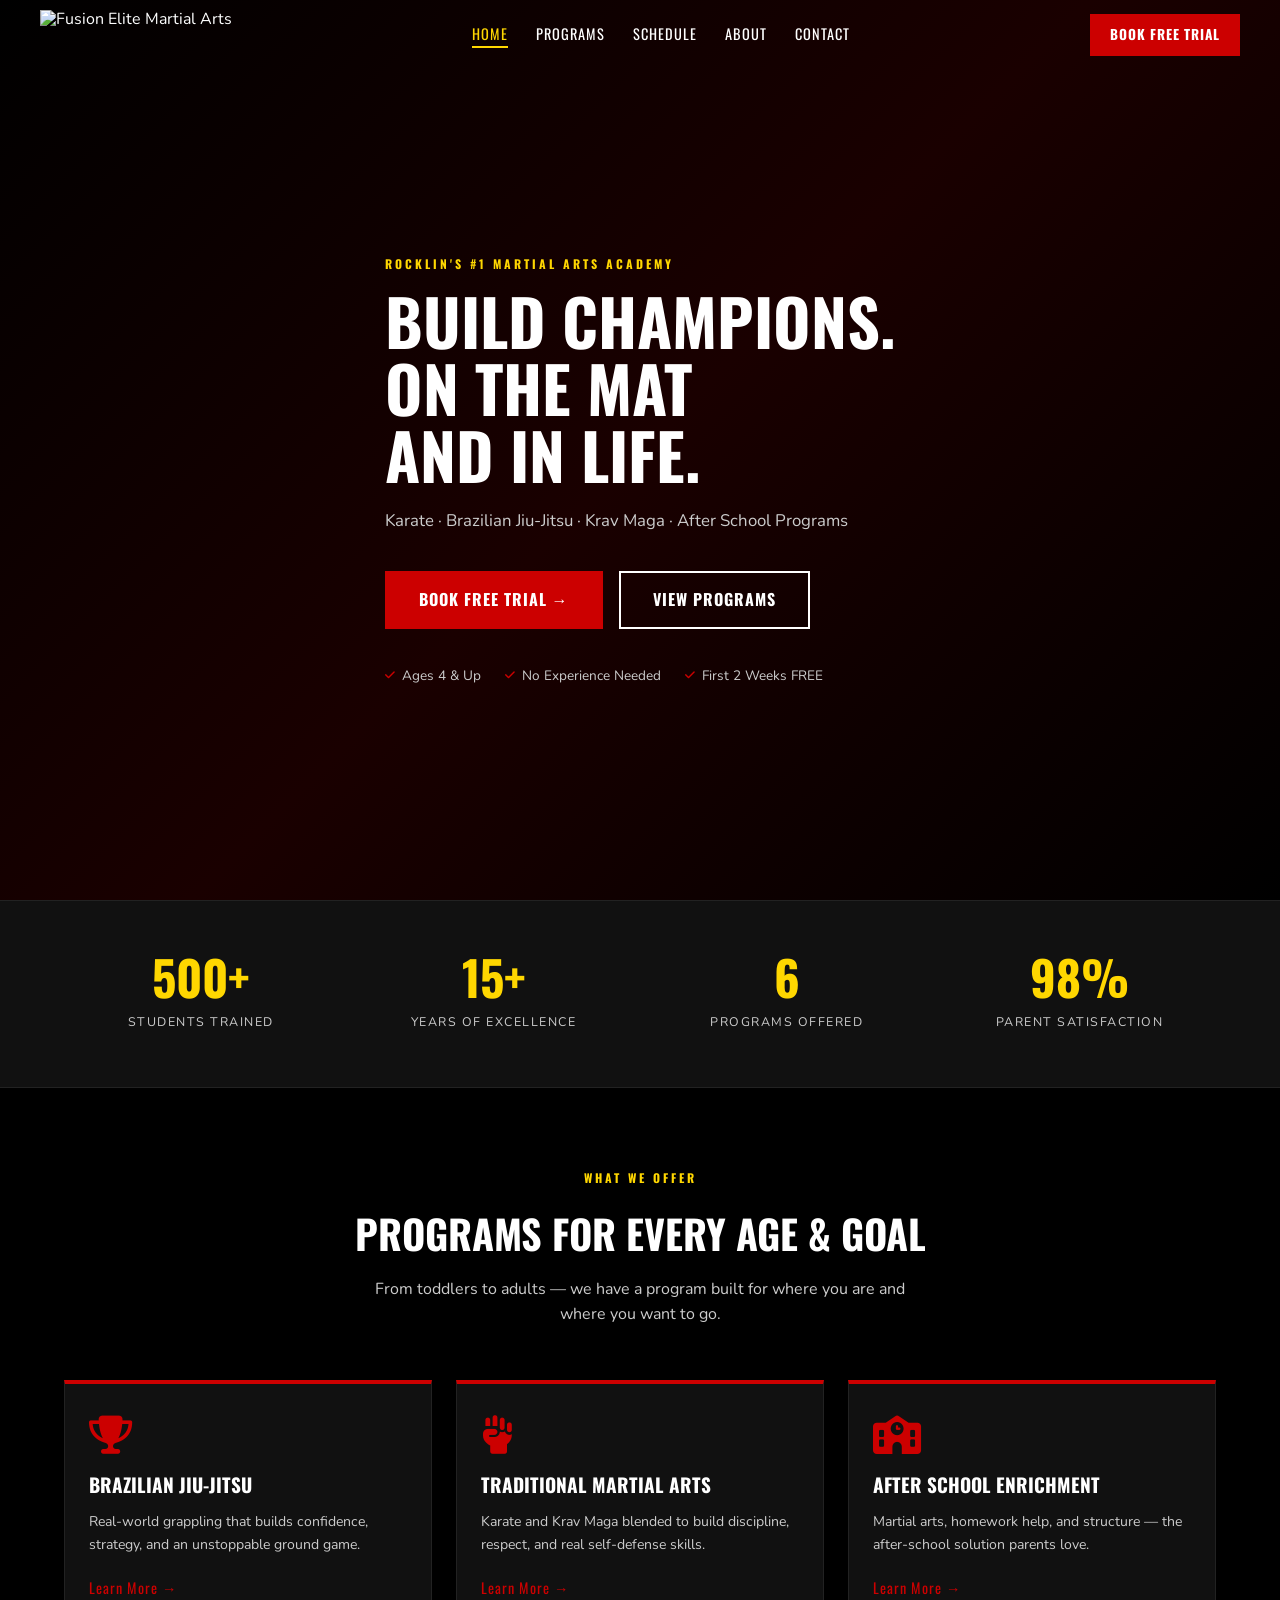
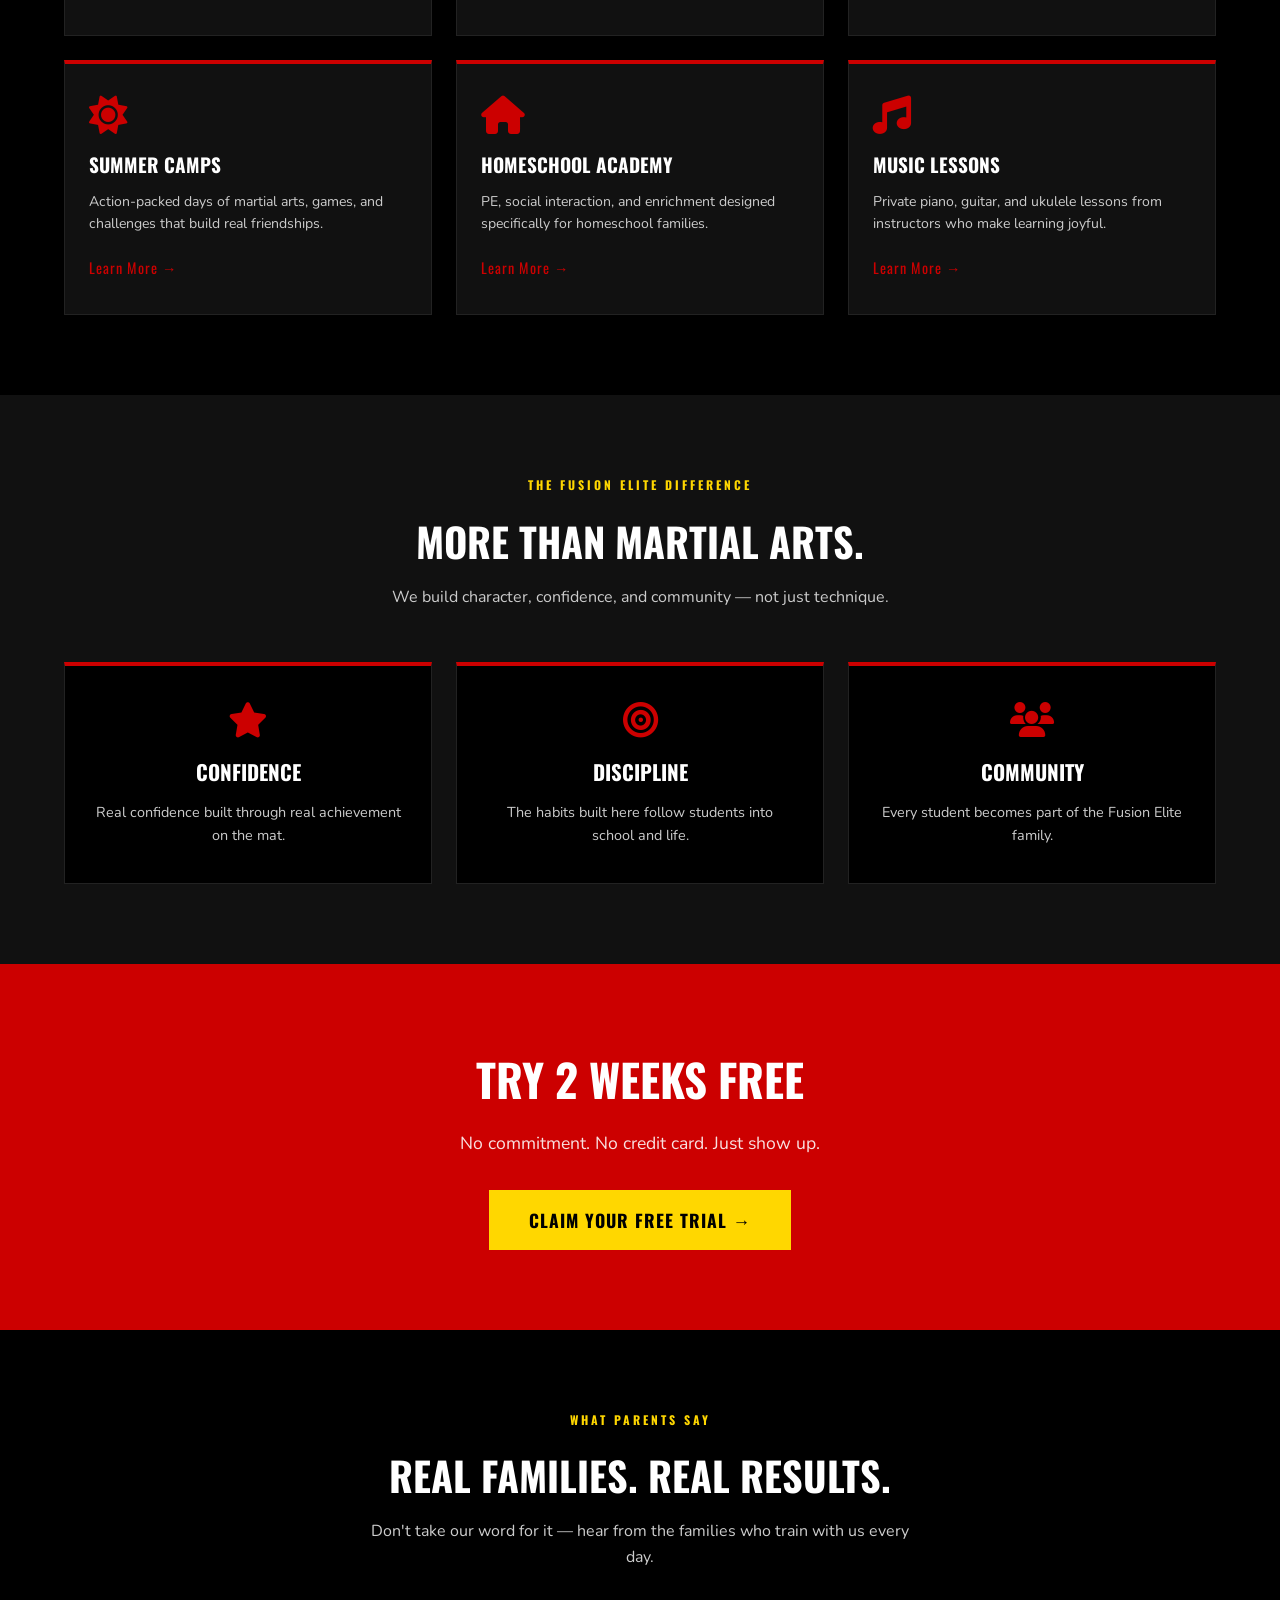
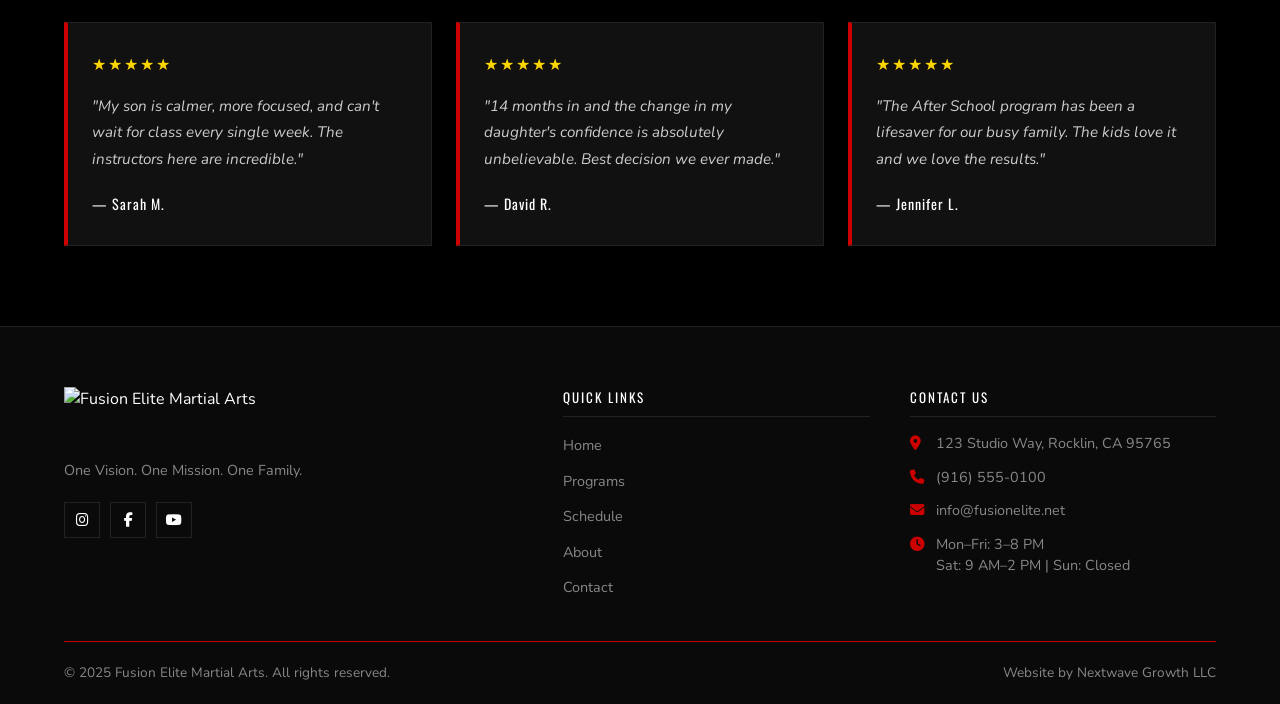
==== index.html @ d7e53453 "Initial commit: Fusion Elite website" ====
<!DOCTYPE html>
<html lang="en">
<head>
  <meta charset="UTF-8" />
  <meta name="viewport" content="width=device-width, initial-scale=1.0" />
  <title>Fusion Elite Martial Arts | Rocklin, CA</title>
  <meta name="description" content="Rocklin's #1 Martial Arts Academy. BJJ, Karate, Krav Maga, After School Programs. First 2 weeks FREE." />
  <link rel="preconnect" href="https://fonts.googleapis.com" />
  <link rel="preconnect" href="https://fonts.gstatic.com" crossorigin />
  <link href="https://fonts.googleapis.com/css2?family=Oswald:wght@400;600;700&family=Nunito:wght@400;500;600;700&display=swap" rel="stylesheet" />
  <link rel="stylesheet" href="https://cdnjs.cloudflare.com/ajax/libs/font-awesome/6.5.0/css/all.min.css" />
  <style>
    :root {
      --black: #000;
      --card: #111;
      --card2: #1a1a1a;
      --red: #CC0000;
      --red2: #FF1A1A;
      --yellow: #FFD700;
      --white: #fff;
      --muted: #CCC;
      --dim: #888;
      --border: #222;
      --fh: 'Oswald', sans-serif;
      --fb: 'Nunito', sans-serif;
    }
    *, *::before, *::after { box-sizing: border-box; margin: 0; padding: 0; }
    html { scroll-behavior: smooth; }
    body { background: var(--black); color: var(--white); font-family: var(--fb); line-height: 1.6; }
    a { text-decoration: none; color: inherit; }
    ul { list-style: none; }

    .container { max-width: 1200px; margin: 0 auto; padding: 0 24px; }
    .section-pad { padding: 80px 0; }

    .eyebrow {
      display: block;
      color: var(--yellow);
      font-family: var(--fh);
      font-size: 0.75rem;
      font-weight: 700;
      letter-spacing: 3px;
      text-transform: uppercase;
      margin-bottom: 14px;
    }

    .section-header { text-align: center; margin-bottom: 52px; }
    .section-header h2 {
      font-family: var(--fh);
      font-size: 2.5rem;
      font-weight: 700;
      text-transform: uppercase;
      color: var(--white);
      margin-bottom: 12px;
    }
    .section-header p { color: var(--muted); max-width: 560px; margin: 0 auto; font-size: 1rem; }

    .animate { opacity: 0; transform: translateY(25px); transition: opacity 0.6s ease, transform 0.6s ease; }
    .animate.visible { opacity: 1; transform: translateY(0); }

    /* Buttons */
    .btn-red {
      background: var(--red); color: var(--white);
      font-family: var(--fh); font-size: 1rem; font-weight: 700;
      letter-spacing: 1px; padding: 14px 32px;
      border: 2px solid var(--red); cursor: pointer;
      transition: all 0.3s; display: inline-block;
    }
    .btn-red:hover { background: var(--red2); border-color: var(--red2); box-shadow: 0 0 20px rgba(204,0,0,0.4); }

    .btn-outline {
      background: transparent; color: var(--white);
      font-family: var(--fh); font-size: 1rem; font-weight: 700;
      letter-spacing: 1px; padding: 14px 32px;
      border: 2px solid var(--white); cursor: pointer;
      transition: all 0.3s; display: inline-block;
    }
    .btn-outline:hover { border-color: var(--red); color: var(--red); }

    .btn-yellow {
      background: var(--yellow); color: #000;
      font-family: var(--fh); font-size: 1.1rem; font-weight: 700;
      letter-spacing: 1px; padding: 16px 40px;
      border: none; cursor: pointer;
      transition: all 0.3s; display: inline-block;
    }
    .btn-yellow:hover { background: #e6c200; box-shadow: 0 0 20px rgba(255,215,0,0.4); }

    /* ===== NAV ===== */
    #navbar { position: fixed; top: 0; left: 0; right: 0; z-index: 1000; transition: background 0.3s, box-shadow 0.3s; }
    .nav-container {
      display: flex; align-items: center; justify-content: space-between;
      padding: 0 40px; height: 70px; max-width: 1300px; margin: 0 auto;
    }
    .logo { display: flex; flex-direction: column; line-height: 1.15; }
    .logo-main { font-family: var(--fh); font-size: 1.35rem; font-weight: 700; color: var(--white); letter-spacing: 1px; }
    .logo-sub { font-family: var(--fh); font-size: 0.62rem; color: var(--red); letter-spacing: 2px; text-transform: uppercase; }
    .nav-links { display: flex; gap: 28px; align-items: center; }
    .nav-links a {
      font-family: var(--fh); font-size: 0.9rem; letter-spacing: 1px;
      color: var(--white); transition: color 0.2s; padding-bottom: 2px; text-transform: uppercase;
    }
    .nav-links a:hover { color: var(--red); }
    .nav-links a.active { color: var(--yellow); border-bottom: 2px solid var(--yellow); }
    .nav-btn {
      background: var(--red); color: var(--white);
      font-family: var(--fh); font-size: 0.85rem; font-weight: 700;
      letter-spacing: 1px; padding: 10px 20px; transition: all 0.3s; text-transform: uppercase;
    }
    .nav-btn:hover { background: var(--red2); box-shadow: 0 0 15px rgba(204,0,0,0.4); }
    .hamburger { display: none; background: none; border: none; color: var(--white); font-size: 1.5rem; cursor: pointer; }
    .mobile-menu {
      display: none; flex-direction: column;
      background: #0A0A0A; padding: 16px 40px; border-top: 1px solid var(--border);
    }
    .mobile-menu.open { display: flex; }
    .mobile-menu a {
      color: var(--white); font-family: var(--fh); font-size: 1rem;
      padding: 12px 0; border-bottom: 1px solid var(--border);
      text-transform: uppercase; letter-spacing: 1px;
    }
    .mobile-menu a:last-child { border-bottom: none; }
    .mobile-menu .mobile-cta { color: var(--red); font-weight: 700; }

    /* ===== HERO ===== */
    .hero {
      min-height: 100vh;
      background: linear-gradient(135deg, #000 0%, #1a0000 50%, #000 100%);
      display: flex; align-items: center;
      padding: 100px 0 60px;
    }
    .hero-inner { max-width: 700px; }
    .hero h1 {
      font-family: var(--fh); font-size: 4rem; font-weight: 700;
      text-transform: uppercase; color: var(--white);
      line-height: 1.05; margin-bottom: 20px;
    }
    .hero-sub { color: var(--muted); font-size: 1.05rem; margin-bottom: 36px; }
    .hero-btns { display: flex; gap: 16px; flex-wrap: wrap; margin-bottom: 36px; }
    .trust-row { display: flex; gap: 24px; flex-wrap: wrap; }
    .trust-item { color: var(--muted); font-size: 0.85rem; display: flex; align-items: center; gap: 7px; }
    .trust-item i { color: var(--red); font-size: 0.7rem; }

    /* ===== STATS ===== */
    .stats-bar {
      background: var(--card); padding: 52px 0;
      border-top: 1px solid var(--border); border-bottom: 1px solid var(--border);
    }
    .stats-grid { display: grid; grid-template-columns: repeat(4, 1fr); gap: 20px; text-align: center; }
    .stat-number { font-family: var(--fh); font-size: 3rem; font-weight: 700; color: var(--yellow); display: block; line-height: 1; margin-bottom: 8px; }
    .stat-label { color: var(--muted); font-size: 0.78rem; text-transform: uppercase; letter-spacing: 1.5px; }

    /* ===== PROGRAMS PREVIEW ===== */
    .programs-section { background: var(--black); }
    .programs-grid { display: grid; grid-template-columns: repeat(3, 1fr); gap: 24px; }
    .program-card {
      background: var(--card); border: 1px solid var(--border);
      border-top: 4px solid var(--red); padding: 32px 24px;
      transition: transform 0.3s, box-shadow 0.3s;
    }
    .program-card:hover { transform: translateY(-5px); box-shadow: 0 10px 30px rgba(204,0,0,0.15); }
    .prog-icon { font-size: 2.4rem; color: var(--red); margin-bottom: 16px; display: block; }
    .prog-name { font-family: var(--fh); font-size: 1.2rem; font-weight: 700; text-transform: uppercase; color: var(--white); margin-bottom: 10px; }
    .prog-desc { color: var(--muted); font-size: 0.88rem; line-height: 1.6; margin-bottom: 20px; }
    .prog-link { color: var(--red); font-family: var(--fh); font-size: 0.9rem; letter-spacing: 1px; transition: color 0.2s; }
    .prog-link:hover { color: var(--red2); }

    /* ===== WHY CHOOSE US ===== */
    .why-section { background: var(--card); }
    .why-grid { display: grid; grid-template-columns: repeat(3, 1fr); gap: 24px; }
    .why-card {
      background: var(--black); border: 1px solid var(--border);
      border-top: 4px solid var(--red); padding: 36px 28px; text-align: center;
    }
    .why-icon { font-size: 2.2rem; color: var(--red); margin-bottom: 18px; display: block; }
    .why-title { font-family: var(--fh); font-size: 1.3rem; font-weight: 700; text-transform: uppercase; color: var(--white); margin-bottom: 12px; }
    .why-desc { color: var(--muted); font-size: 0.9rem; line-height: 1.6; }

    /* ===== TRIAL BANNER ===== */
    .trial-banner { background: var(--red); padding: 80px 0; text-align: center; }
    .trial-banner h2 { font-family: var(--fh); font-size: 2.8rem; font-weight: 700; text-transform: uppercase; color: var(--white); margin-bottom: 14px; }
    .trial-banner p { color: rgba(255,255,255,0.88); font-size: 1.1rem; margin-bottom: 32px; }

    /* ===== TESTIMONIALS ===== */
    .testimonials-section { background: var(--black); }
    .testimonials-grid { display: grid; grid-template-columns: repeat(3, 1fr); gap: 24px; }
    .testimonial-card {
      background: var(--card); border: 1px solid var(--border);
      border-left: 4px solid var(--red); padding: 30px 24px;
    }
    .stars { color: var(--yellow); margin-bottom: 14px; font-size: 1rem; letter-spacing: 2px; }
    .testimonial-text { color: var(--muted); font-size: 0.95rem; line-height: 1.75; margin-bottom: 20px; font-style: italic; }
    .testimonial-author { font-family: var(--fh); font-size: 0.88rem; color: var(--white); letter-spacing: 1px; }

    /* ===== FOOTER ===== */
    .footer { background: #0A0A0A; padding: 60px 0 0; border-top: 1px solid var(--border); }
    .footer-grid { display: grid; grid-template-columns: 1.5fr 1fr 1fr; gap: 40px; margin-bottom: 40px; }
    .footer-logo-main { font-family: var(--fh); font-size: 1.5rem; font-weight: 700; color: var(--white); }
    .footer-logo-sub { font-family: var(--fh); font-size: 0.62rem; color: var(--red); letter-spacing: 2px; display: block; margin-bottom: 12px; }
    .footer-tagline { color: var(--dim); font-size: 0.9rem; margin-bottom: 20px; }
    .social-icons { display: flex; gap: 10px; }
    .social-icon {
      width: 36px; height: 36px; border: 1px solid var(--border);
      display: flex; align-items: center; justify-content: center;
      color: var(--white); transition: all 0.3s; font-size: 0.9rem;
    }
    .social-icon:hover { border-color: var(--red); color: var(--red); }
    .footer-col-title {
      font-family: var(--fh); font-size: 0.82rem; letter-spacing: 2px;
      color: var(--white); text-transform: uppercase;
      margin-bottom: 16px; padding-bottom: 8px; border-bottom: 1px solid var(--border);
    }
    .footer-links { display: flex; flex-direction: column; gap: 10px; }
    .footer-links a { color: var(--dim); font-size: 0.9rem; transition: color 0.2s; }
    .footer-links a:hover { color: var(--red); }
    .footer-contact-list { display: flex; flex-direction: column; gap: 12px; }
    .footer-ci { display: flex; align-items: flex-start; gap: 10px; color: var(--dim); font-size: 0.9rem; line-height: 1.5; }
    .footer-ci i { color: var(--red); width: 16px; margin-top: 3px; flex-shrink: 0; }
    .footer-bottom {
      border-top: 1px solid var(--red); padding: 20px 0;
      display: flex; justify-content: space-between; align-items: center;
    }
    .footer-bottom p, .footer-bottom span { color: var(--dim); font-size: 0.85rem; }

    /* ===== RESPONSIVE ===== */
    @media (max-width: 900px) {
      .programs-grid { grid-template-columns: repeat(2, 1fr); }
      .testimonials-grid { grid-template-columns: 1fr; }
    }
    @media (max-width: 768px) {
      .nav-links, .nav-btn { display: none; }
      .hamburger { display: block; }
      .nav-container { padding: 0 20px; }
      .hero h1 { font-size: 2.4rem; }
      .why-grid { grid-template-columns: 1fr; }
      .footer-grid { grid-template-columns: 1fr; }
      .footer-bottom { flex-direction: column; gap: 8px; text-align: center; }
      .trial-banner h2 { font-size: 2rem; }
      .section-header h2 { font-size: 2rem; }
    }
    @media (max-width: 600px) {
      .programs-grid { grid-template-columns: 1fr; }
      .stats-grid { grid-template-columns: repeat(2, 1fr); gap: 30px; }
      .hero-btns { flex-direction: column; align-items: flex-start; }
      .trust-row { flex-direction: column; gap: 10px; }
    }
  </style>
</head>
<body>

  <!-- NAV -->
  <nav id="navbar">
    <div class="nav-container">
      <a href="index.html" class="logo">
        <img
          src="https://cdn.prod.website-files.com/69775562bf92e286538c5b4b/69788aa435c186a1b6034cc7_fusion-eliste-logo.avif"
          alt="Fusion Elite Martial Arts"
          style="height: 50px; width: auto; object-fit: contain;"
        />
      </a>
      <ul class="nav-links">
        <li><a href="index.html">Home</a></li>
        <li><a href="programs.html">Programs</a></li>
        <li><a href="schedule.html">Schedule</a></li>
        <li><a href="about.html">About</a></li>
        <li><a href="contact.html">Contact</a></li>
      </ul>
      <a href="contact.html" class="nav-btn">BOOK FREE TRIAL</a>
      <button class="hamburger" id="hamburger">&#9776;</button>
    </div>
    <div class="mobile-menu" id="mobileMenu">
      <a href="index.html">Home</a>
      <a href="programs.html">Programs</a>
      <a href="schedule.html">Schedule</a>
      <a href="about.html">About</a>
      <a href="contact.html">Contact</a>
      <a href="contact.html" class="mobile-cta">BOOK FREE TRIAL</a>
    </div>
  </nav>

  <!-- HERO -->
  <section class="hero">
    <div class="container">
      <div class="hero-inner">
        <span class="eyebrow animate">ROCKLIN'S #1 MARTIAL ARTS ACADEMY</span>
        <h1 class="animate">BUILD CHAMPIONS.<br>ON THE MAT<br>AND IN LIFE.</h1>
        <p class="hero-sub animate">Karate &middot; Brazilian Jiu-Jitsu &middot; Krav Maga &middot; After School Programs</p>
        <div class="hero-btns animate">
          <a href="contact.html" class="btn-red">BOOK FREE TRIAL &rarr;</a>
          <a href="programs.html" class="btn-outline">VIEW PROGRAMS</a>
        </div>
        <div class="trust-row animate">
          <span class="trust-item"><i class="fa-solid fa-check"></i> Ages 4 &amp; Up</span>
          <span class="trust-item"><i class="fa-solid fa-check"></i> No Experience Needed</span>
          <span class="trust-item"><i class="fa-solid fa-check"></i> First 2 Weeks FREE</span>
        </div>
      </div>
    </div>
  </section>

  <!-- STATS -->
  <section class="stats-bar">
    <div class="container">
      <div class="stats-grid">
        <div class="animate">
          <span class="stat-number">500+</span>
          <span class="stat-label">Students Trained</span>
        </div>
        <div class="animate">
          <span class="stat-number">15+</span>
          <span class="stat-label">Years of Excellence</span>
        </div>
        <div class="animate">
          <span class="stat-number">6</span>
          <span class="stat-label">Programs Offered</span>
        </div>
        <div class="animate">
          <span class="stat-number">98%</span>
          <span class="stat-label">Parent Satisfaction</span>
        </div>
      </div>
    </div>
  </section>

  <!-- PROGRAMS PREVIEW -->
  <section class="programs-section section-pad">
    <div class="container">
      <div class="section-header animate">
        <span class="eyebrow">WHAT WE OFFER</span>
        <h2>Programs For Every Age &amp; Goal</h2>
        <p>From toddlers to adults — we have a program built for where you are and where you want to go.</p>
      </div>
      <div class="programs-grid">
        <div class="program-card animate">
          <i class="fa-solid fa-trophy prog-icon"></i>
          <div class="prog-name">Brazilian Jiu-Jitsu</div>
          <p class="prog-desc">Real-world grappling that builds confidence, strategy, and an unstoppable ground game.</p>
          <a href="programs.html" class="prog-link">Learn More &rarr;</a>
        </div>
        <div class="program-card animate">
          <i class="fa-solid fa-hand-fist prog-icon"></i>
          <div class="prog-name">Traditional Martial Arts</div>
          <p class="prog-desc">Karate and Krav Maga blended to build discipline, respect, and real self-defense skills.</p>
          <a href="programs.html" class="prog-link">Learn More &rarr;</a>
        </div>
        <div class="program-card animate">
          <i class="fa-solid fa-school prog-icon"></i>
          <div class="prog-name">After School Enrichment</div>
          <p class="prog-desc">Martial arts, homework help, and structure — the after-school solution parents love.</p>
          <a href="programs.html" class="prog-link">Learn More &rarr;</a>
        </div>
        <div class="program-card animate">
          <i class="fa-solid fa-sun prog-icon"></i>
          <div class="prog-name">Summer Camps</div>
          <p class="prog-desc">Action-packed days of martial arts, games, and challenges that build real friendships.</p>
          <a href="programs.html" class="prog-link">Learn More &rarr;</a>
        </div>
        <div class="program-card animate">
          <i class="fa-solid fa-house prog-icon"></i>
          <div class="prog-name">Homeschool Academy</div>
          <p class="prog-desc">PE, social interaction, and enrichment designed specifically for homeschool families.</p>
          <a href="programs.html" class="prog-link">Learn More &rarr;</a>
        </div>
        <div class="program-card animate">
          <i class="fa-solid fa-music prog-icon"></i>
          <div class="prog-name">Music Lessons</div>
          <p class="prog-desc">Private piano, guitar, and ukulele lessons from instructors who make learning joyful.</p>
          <a href="programs.html" class="prog-link">Learn More &rarr;</a>
        </div>
      </div>
    </div>
  </section>

  <!-- WHY CHOOSE US -->
  <section class="why-section section-pad">
    <div class="container">
      <div class="section-header animate">
        <span class="eyebrow">THE FUSION ELITE DIFFERENCE</span>
        <h2>More Than Martial Arts.</h2>
        <p>We build character, confidence, and community — not just technique.</p>
      </div>
      <div class="why-grid">
        <div class="why-card animate">
          <i class="fa-solid fa-star why-icon"></i>
          <div class="why-title">Confidence</div>
          <p class="why-desc">Real confidence built through real achievement on the mat.</p>
        </div>
        <div class="why-card animate">
          <i class="fa-solid fa-bullseye why-icon"></i>
          <div class="why-title">Discipline</div>
          <p class="why-desc">The habits built here follow students into school and life.</p>
        </div>
        <div class="why-card animate">
          <i class="fa-solid fa-users why-icon"></i>
          <div class="why-title">Community</div>
          <p class="why-desc">Every student becomes part of the Fusion Elite family.</p>
        </div>
      </div>
    </div>
  </section>

  <!-- TRIAL BANNER -->
  <section class="trial-banner">
    <div class="container">
      <h2 class="animate">TRY 2 WEEKS FREE</h2>
      <p class="animate">No commitment. No credit card. Just show up.</p>
      <a href="contact.html" class="btn-yellow animate">CLAIM YOUR FREE TRIAL &rarr;</a>
    </div>
  </section>

  <!-- TESTIMONIALS -->
  <section class="testimonials-section section-pad">
    <div class="container">
      <div class="section-header animate">
        <span class="eyebrow">WHAT PARENTS SAY</span>
        <h2>Real Families. Real Results.</h2>
        <p>Don't take our word for it — hear from the families who train with us every day.</p>
      </div>
      <div class="testimonials-grid">
        <div class="testimonial-card animate">
          <div class="stars">&#9733;&#9733;&#9733;&#9733;&#9733;</div>
          <p class="testimonial-text">"My son is calmer, more focused, and can't wait for class every single week. The instructors here are incredible."</p>
          <div class="testimonial-author">— Sarah M.</div>
        </div>
        <div class="testimonial-card animate">
          <div class="stars">&#9733;&#9733;&#9733;&#9733;&#9733;</div>
          <p class="testimonial-text">"14 months in and the change in my daughter's confidence is absolutely unbelievable. Best decision we ever made."</p>
          <div class="testimonial-author">— David R.</div>
        </div>
        <div class="testimonial-card animate">
          <div class="stars">&#9733;&#9733;&#9733;&#9733;&#9733;</div>
          <p class="testimonial-text">"The After School program has been a lifesaver for our busy family. The kids love it and we love the results."</p>
          <div class="testimonial-author">— Jennifer L.</div>
        </div>
      </div>
    </div>
  </section>

  <!-- FOOTER -->
  <footer class="footer">
    <div class="container">
      <div class="footer-grid">
        <div>
          <a href="index.html">
            <img
              src="https://cdn.prod.website-files.com/69775562bf92e286538c5b4b/69788aa435c186a1b6034cc7_fusion-eliste-logo.avif"
              alt="Fusion Elite Martial Arts"
              style="height: 60px; width: auto; object-fit: contain; margin-bottom: 12px; display: block;"
            />
          </a>
          <p class="footer-tagline">One Vision. One Mission. One Family.</p>
          <div class="social-icons">
            <a href="#" class="social-icon" aria-label="Instagram"><i class="fa-brands fa-instagram"></i></a>
            <a href="#" class="social-icon" aria-label="Facebook"><i class="fa-brands fa-facebook-f"></i></a>
            <a href="#" class="social-icon" aria-label="YouTube"><i class="fa-brands fa-youtube"></i></a>
          </div>
        </div>
        <div>
          <div class="footer-col-title">Quick Links</div>
          <ul class="footer-links">
            <li><a href="index.html">Home</a></li>
            <li><a href="programs.html">Programs</a></li>
            <li><a href="schedule.html">Schedule</a></li>
            <li><a href="about.html">About</a></li>
            <li><a href="contact.html">Contact</a></li>
          </ul>
        </div>
        <div>
          <div class="footer-col-title">Contact Us</div>
          <div class="footer-contact-list">
            <div class="footer-ci"><i class="fa-solid fa-location-dot"></i><span>123 Studio Way, Rocklin, CA 95765</span></div>
            <div class="footer-ci"><i class="fa-solid fa-phone"></i><span>(916) 555-0100</span></div>
            <div class="footer-ci"><i class="fa-solid fa-envelope"></i><span>info@fusionelite.net</span></div>
            <div class="footer-ci"><i class="fa-solid fa-clock"></i><span>Mon–Fri: 3–8 PM<br>Sat: 9 AM–2 PM | Sun: Closed</span></div>
          </div>
        </div>
      </div>
      <div class="footer-bottom">
        <p>&copy; 2025 Fusion Elite Martial Arts. All rights reserved.</p>
        <span>Website by Nextwave Growth LLC</span>
      </div>
    </div>
  </footer>

  <script>
    // Navbar scroll
    window.addEventListener('scroll', () => {
      const nav = document.getElementById('navbar');
      if (window.scrollY > 80) {
        nav.style.background = '#0A0A0A';
        nav.style.boxShadow = '0 2px 20px rgba(0,0,0,0.8)';
      } else {
        nav.style.background = 'transparent';
        nav.style.boxShadow = 'none';
      }
    });

    // Hamburger
    document.getElementById('hamburger').addEventListener('click', () => {
      document.getElementById('mobileMenu').classList.toggle('open');
    });

    // Active nav link
    const links = document.querySelectorAll('.nav-links a');
    links.forEach(link => {
      if (link.href === window.location.href) {
        link.style.color = '#FFD700';
        link.style.borderBottom = '2px solid #FFD700';
      }
    });

    // Scroll animations
    const observer = new IntersectionObserver((entries) => {
      entries.forEach(e => {
        if (e.isIntersecting) e.target.classList.add('visible');
      });
    }, { threshold: 0.1 });
    document.querySelectorAll('.animate').forEach(el => observer.observe(el));
  </script>
</body>
</html>
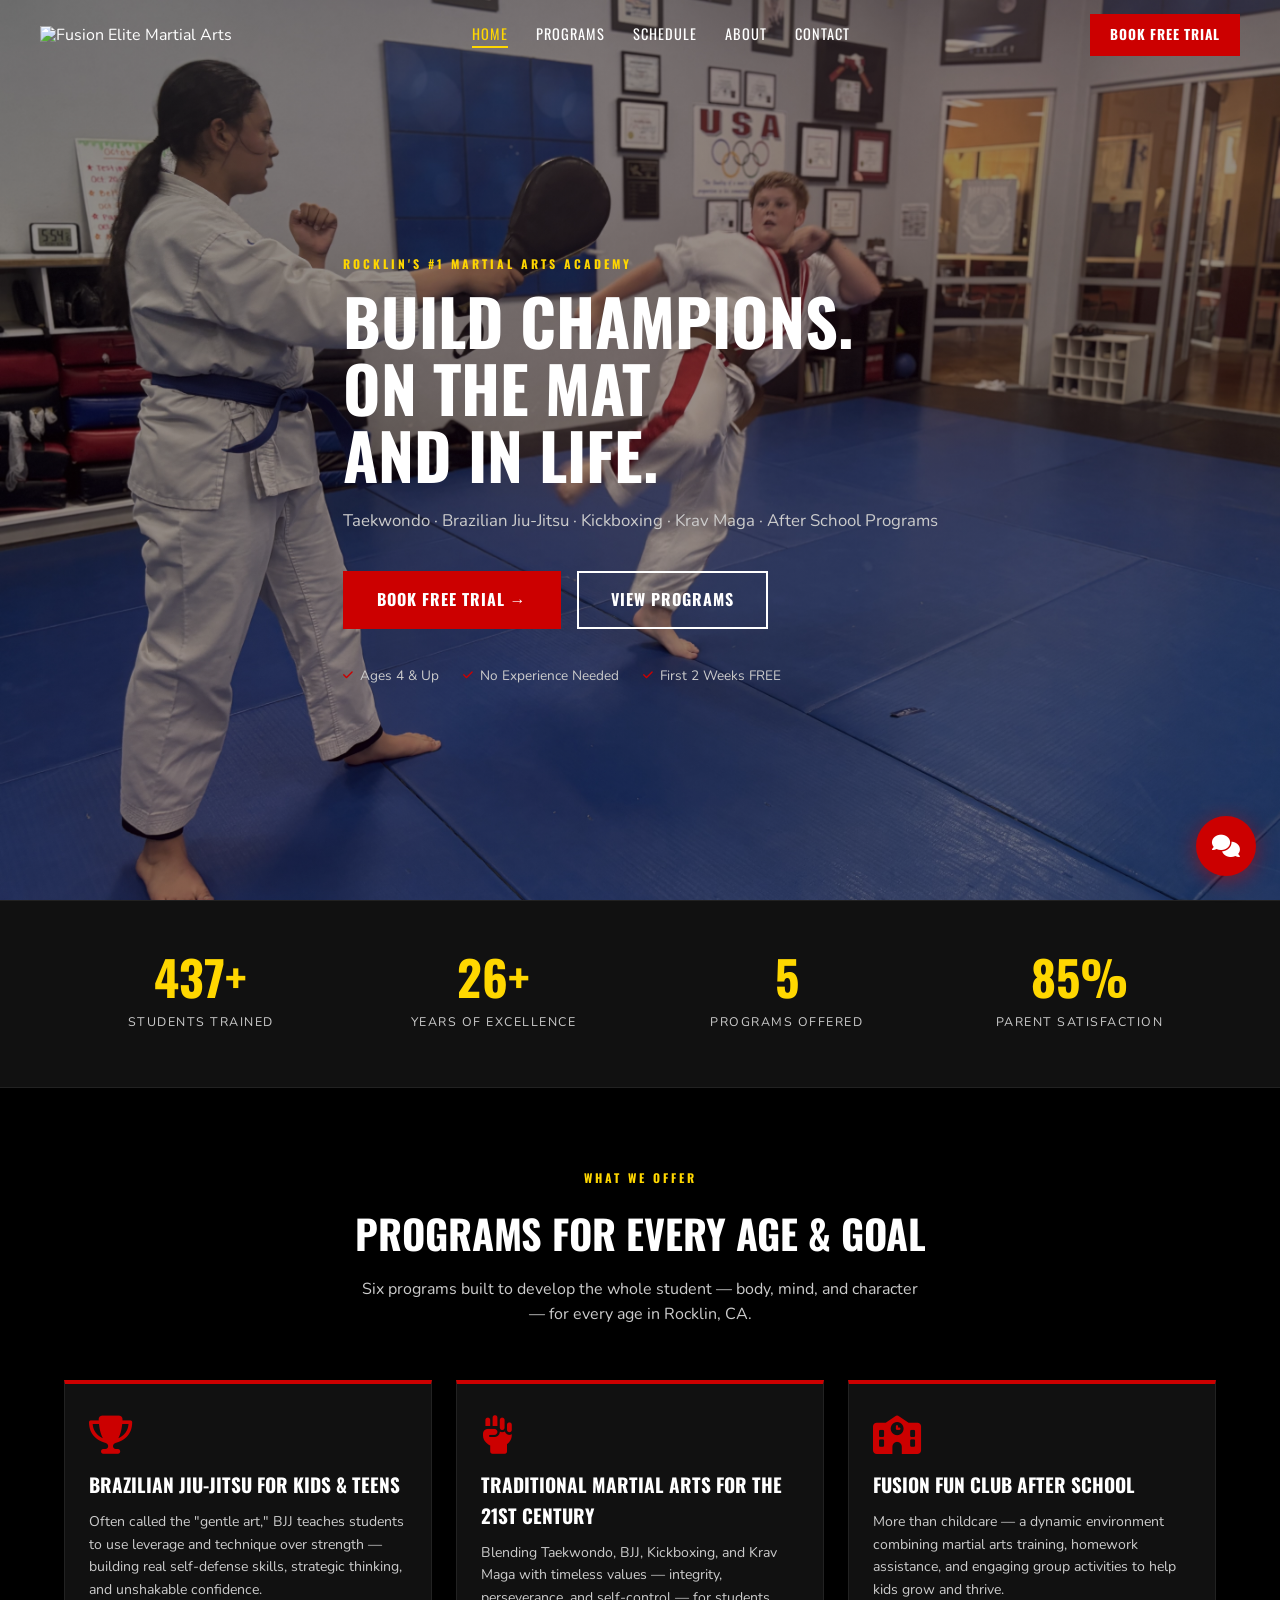
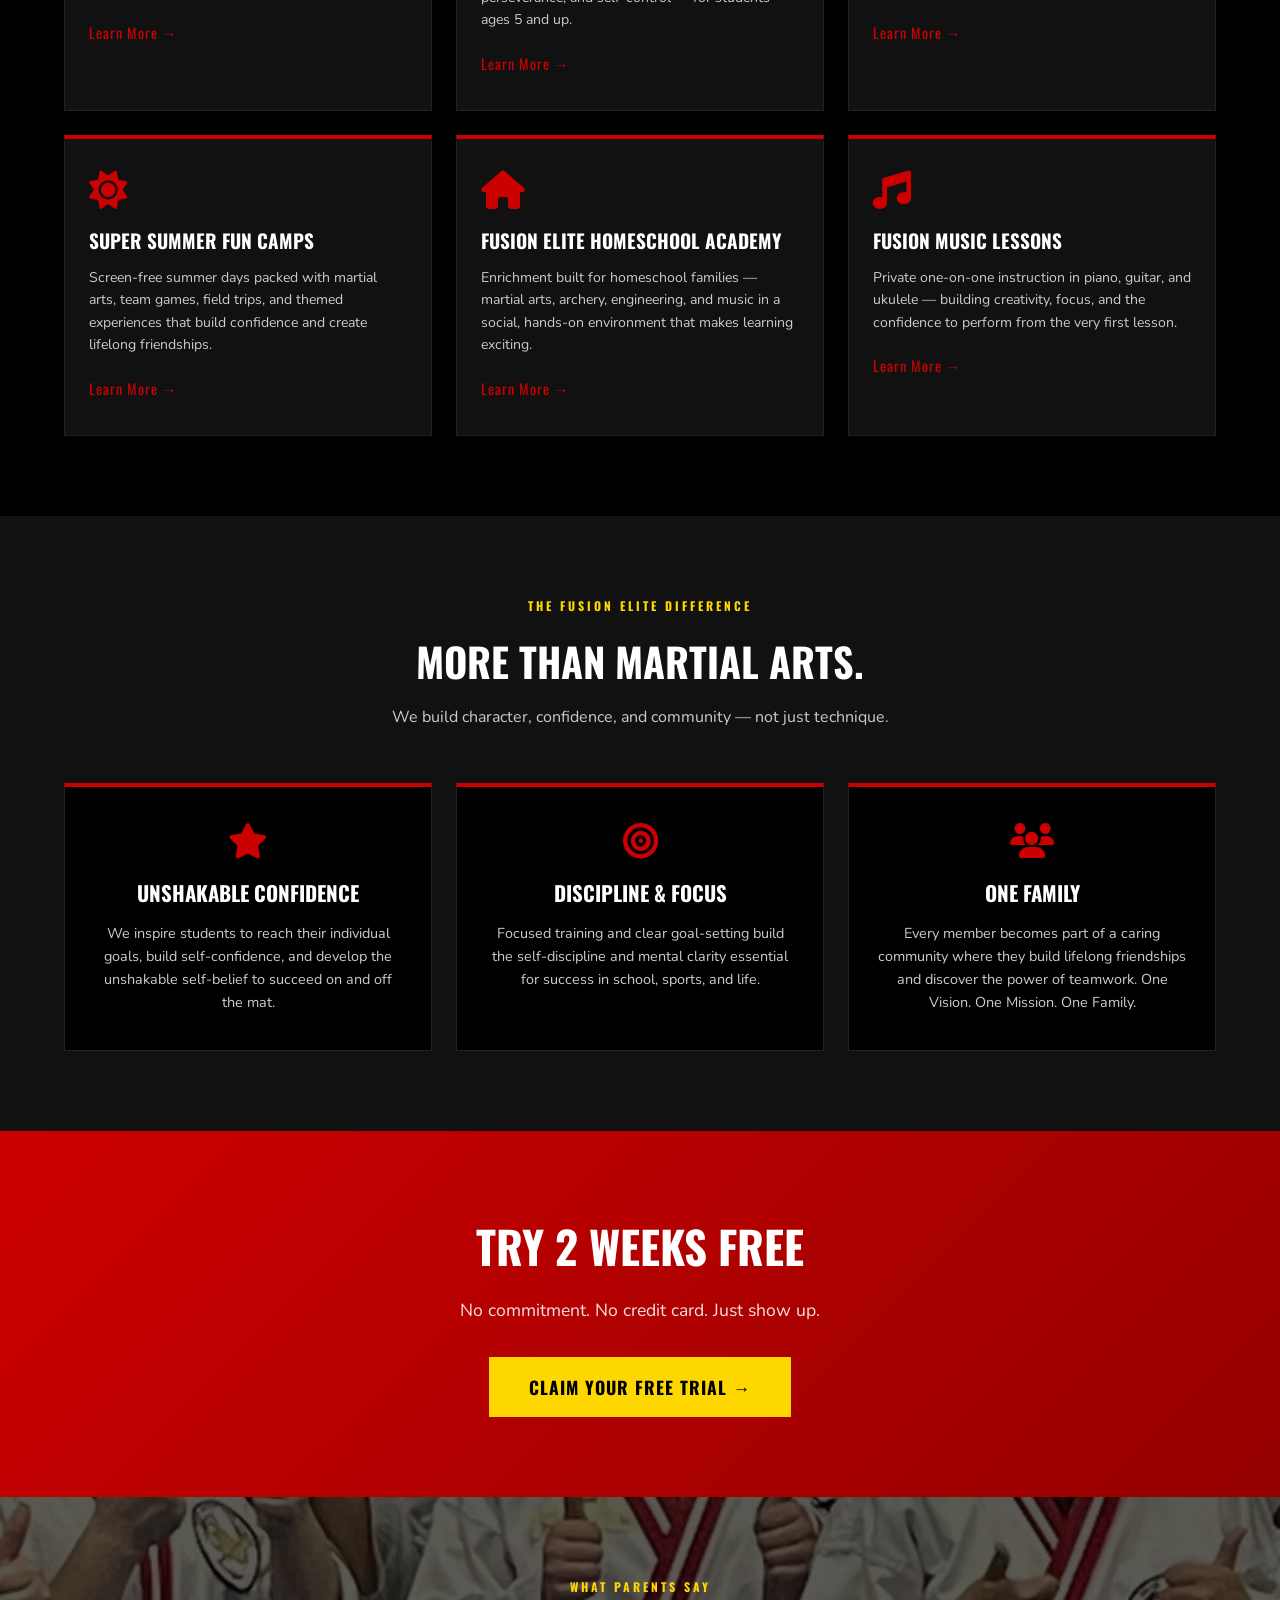
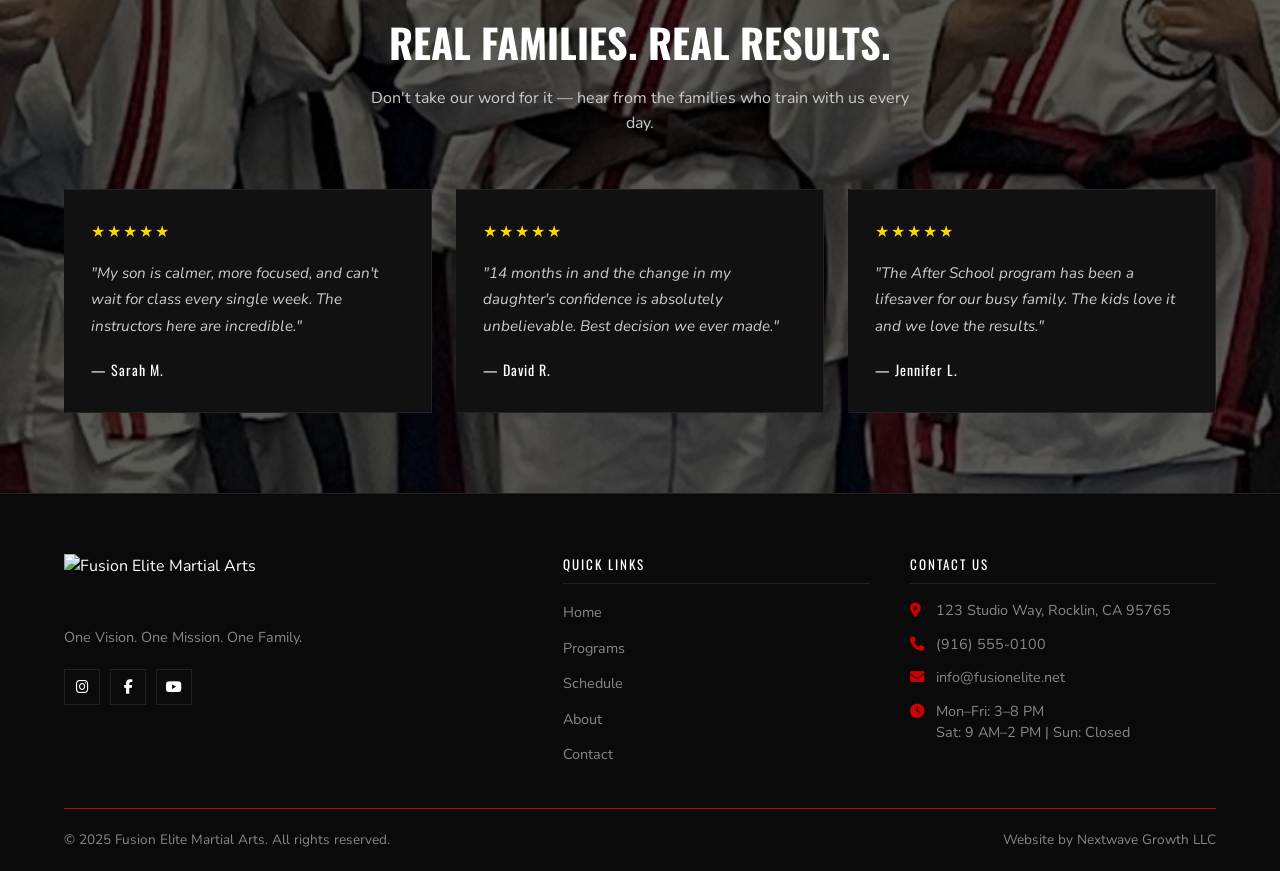
==== commit 639887f7: "Updated Fusion Elite demo site" ====
--- a/index.html
+++ b/index.html
@@ -4,7 +4,7 @@
   <meta charset="UTF-8" />
   <meta name="viewport" content="width=device-width, initial-scale=1.0" />
   <title>Fusion Elite Martial Arts | Rocklin, CA</title>
-  <meta name="description" content="Rocklin's #1 Martial Arts Academy. BJJ, Karate, Krav Maga, After School Programs. First 2 weeks FREE." />
+  <meta name="description" content="Fusion Elite Performance Training Center — Rocklin's martial arts academy since 1993. BJJ, Traditional Martial Arts, After School, Summer Camps &amp; Music Lessons. First 2 weeks FREE." />
   <link rel="preconnect" href="https://fonts.googleapis.com" />
   <link rel="preconnect" href="https://fonts.gstatic.com" crossorigin />
   <link href="https://fonts.googleapis.com/css2?family=Oswald:wght@400;600;700&family=Nunito:wght@400;500;600;700&display=swap" rel="stylesheet" />
@@ -125,7 +125,9 @@
     /* ===== HERO ===== */
     .hero {
       min-height: 100vh;
-      background: linear-gradient(135deg, #000 0%, #1a0000 50%, #000 100%);
+      background: linear-gradient(135deg, rgba(0,0,0,0.45) 0%, rgba(26,0,0,0.45) 50%, rgba(0,0,0,0.45) 100%), url("[data-uri]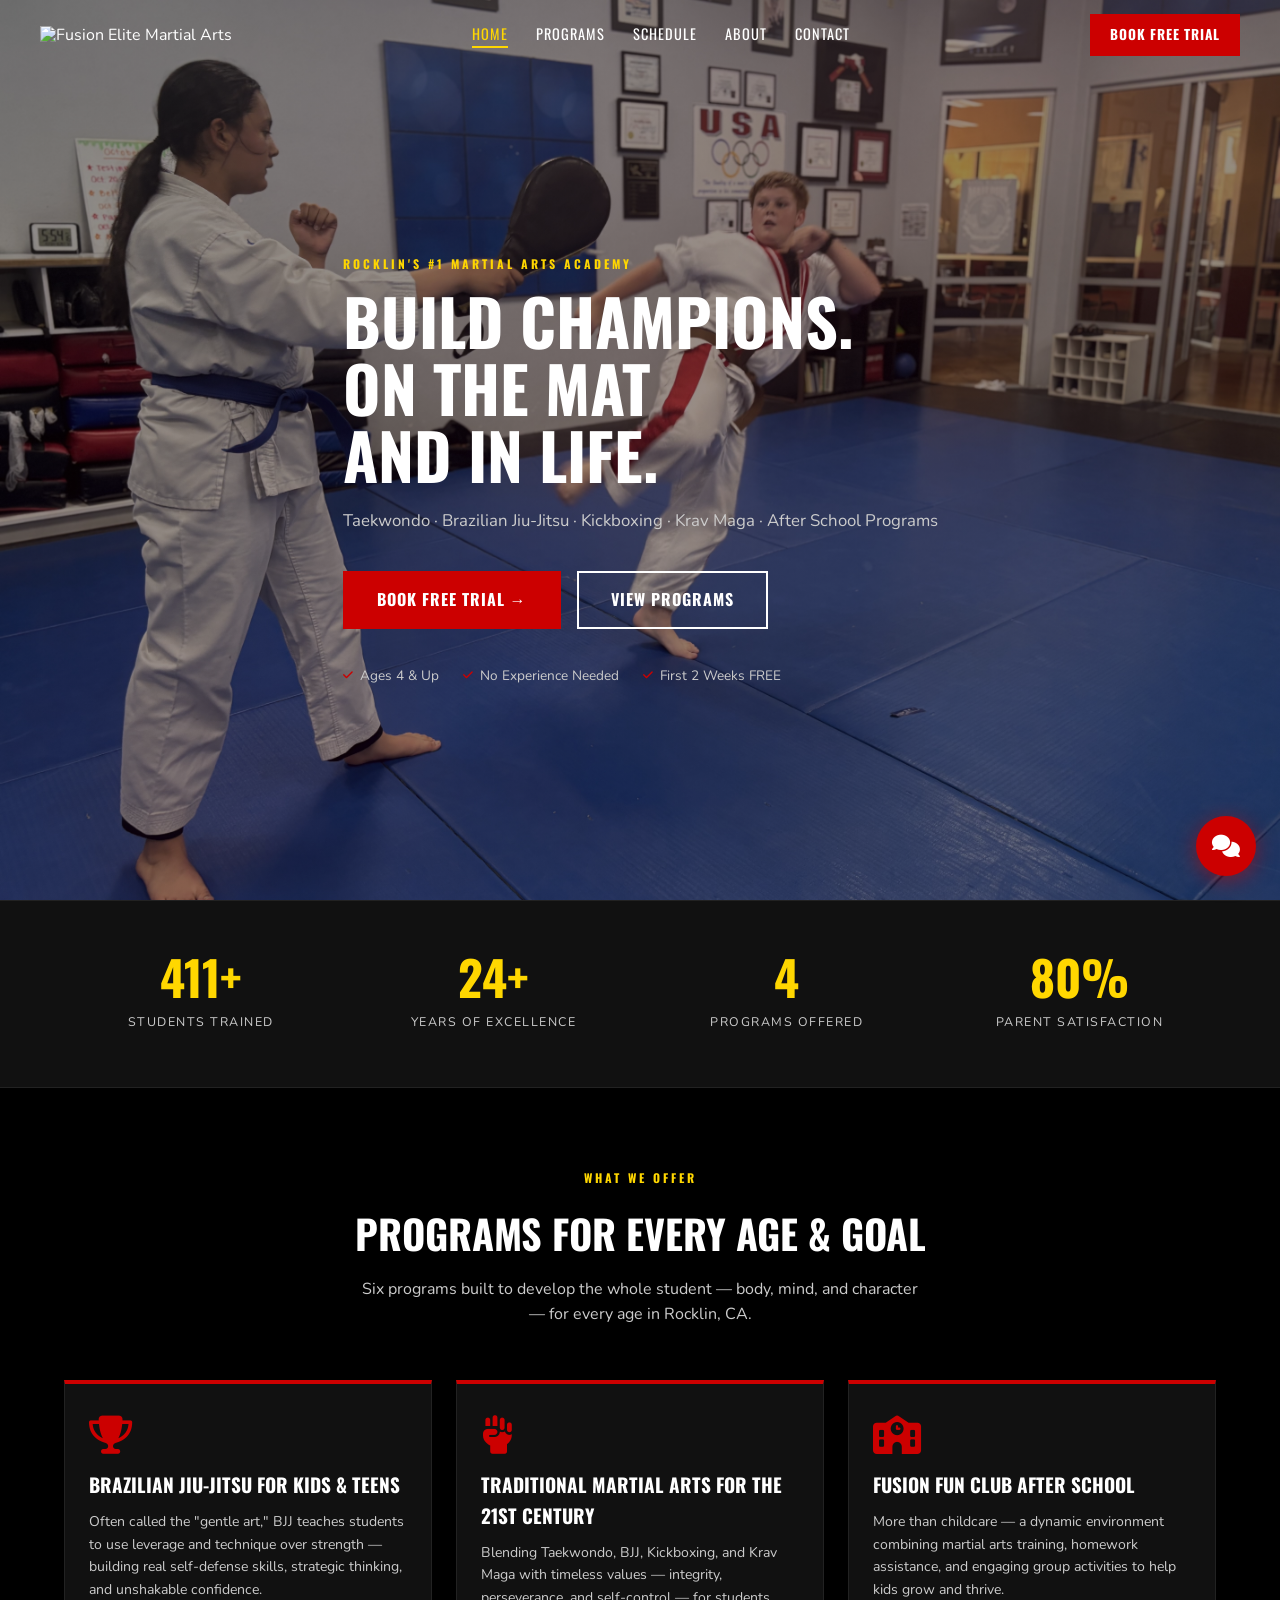
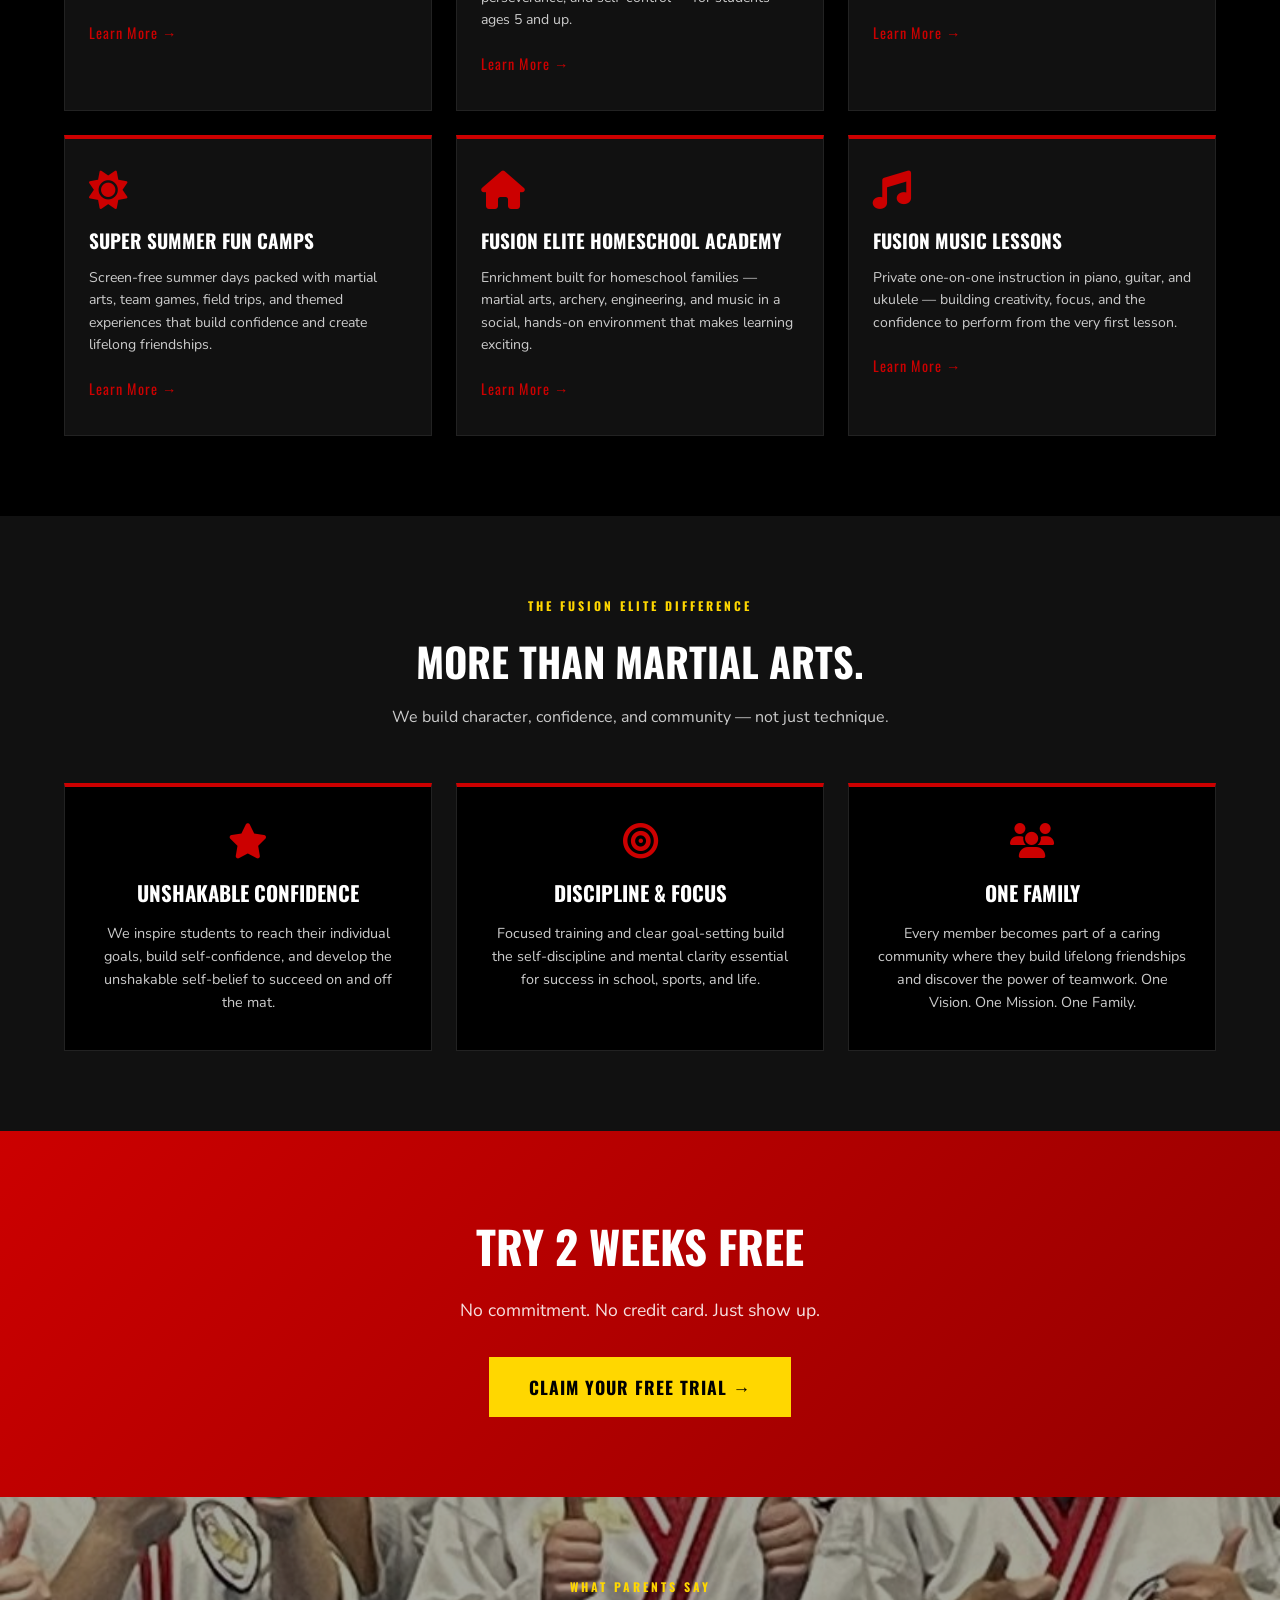
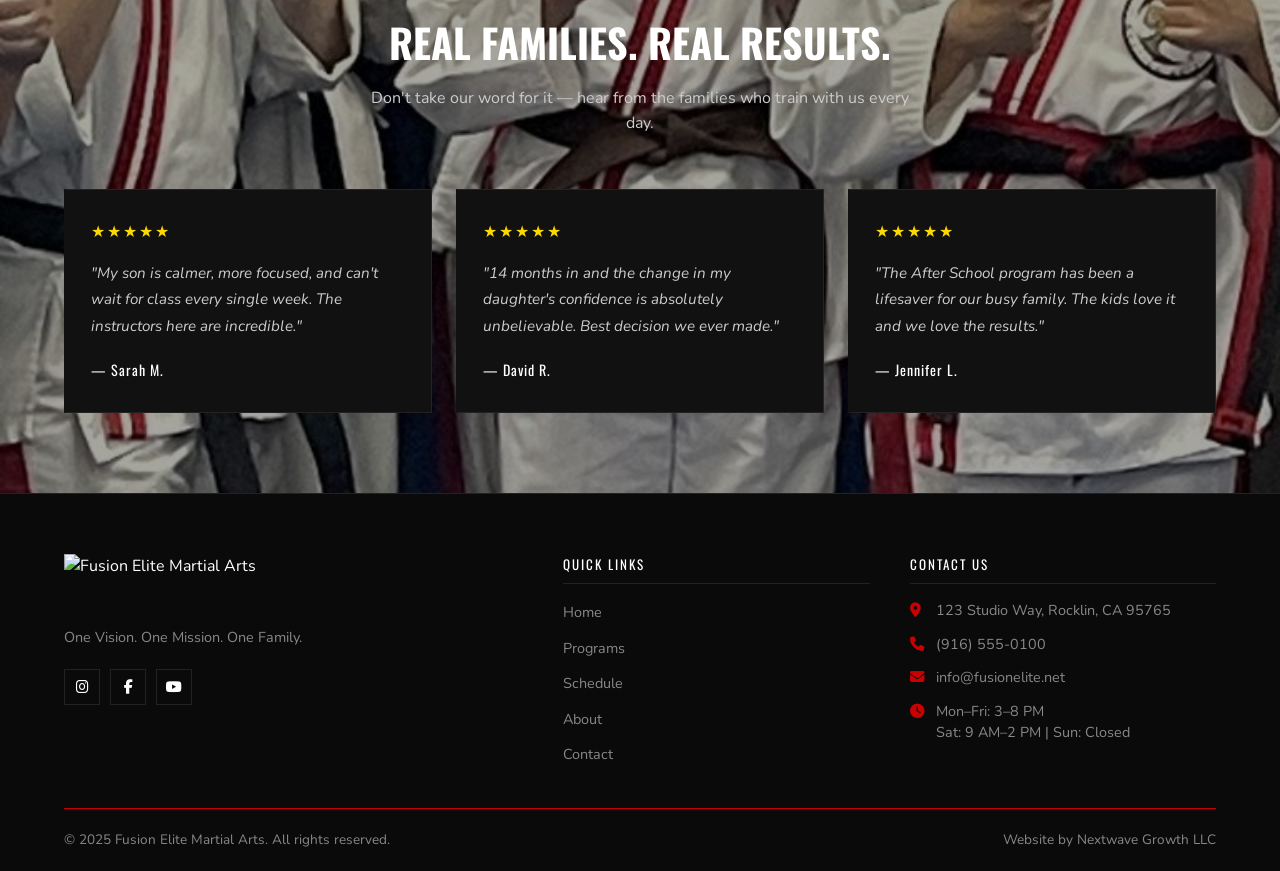
==== commit a840f835: "Fix testimonials overlay: 0.65 → 0.35 for clearer images" ====
--- a/index.html
+++ b/index.html
@@ -185,7 +185,7 @@
 
     /* ===== TESTIMONIALS ===== */
     .testimonials-section {
-      background: linear-gradient(rgba(0,0,0,0.65), rgba(0,0,0,0.65)), url("[data-uri]") center/cover no-repeat;
+      background: linear-gradient(rgba(0, 0, 0, 0.35), rgba(0, 0, 0, 0.35)), url("[data-uri]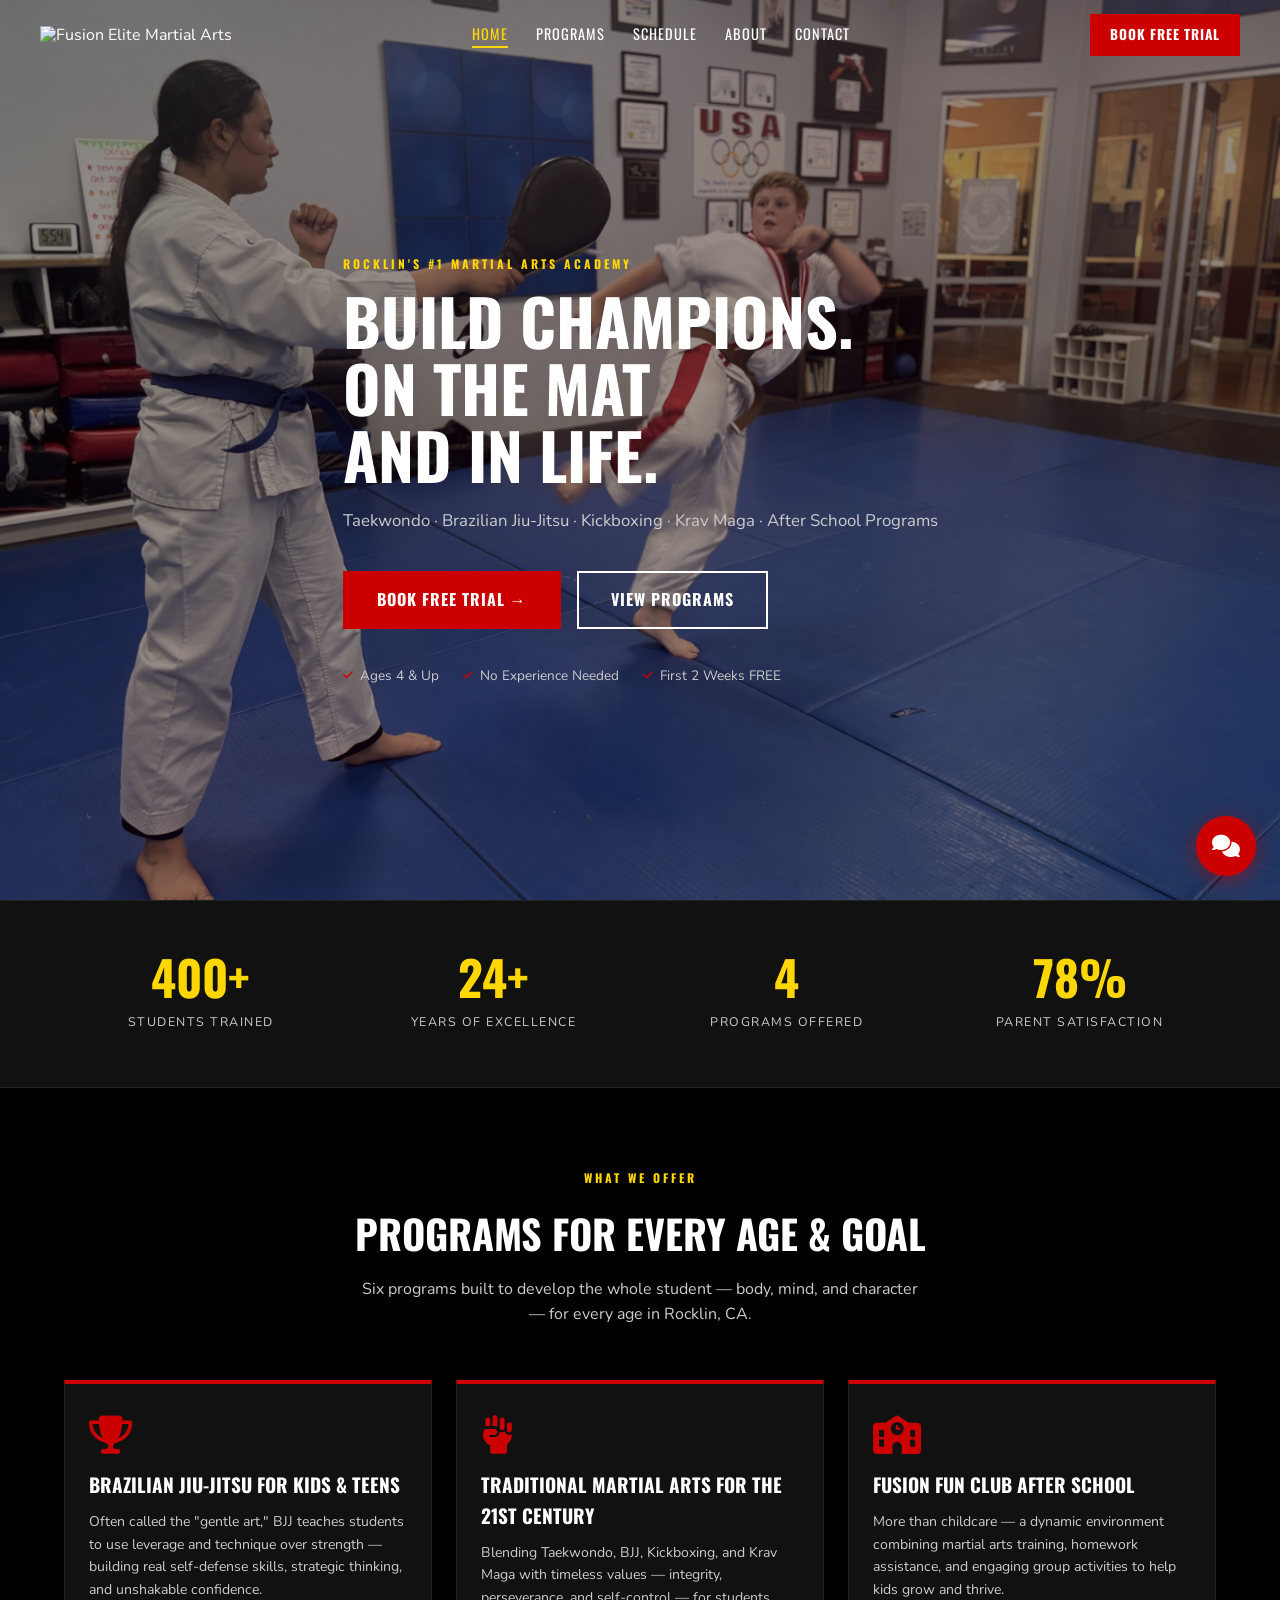
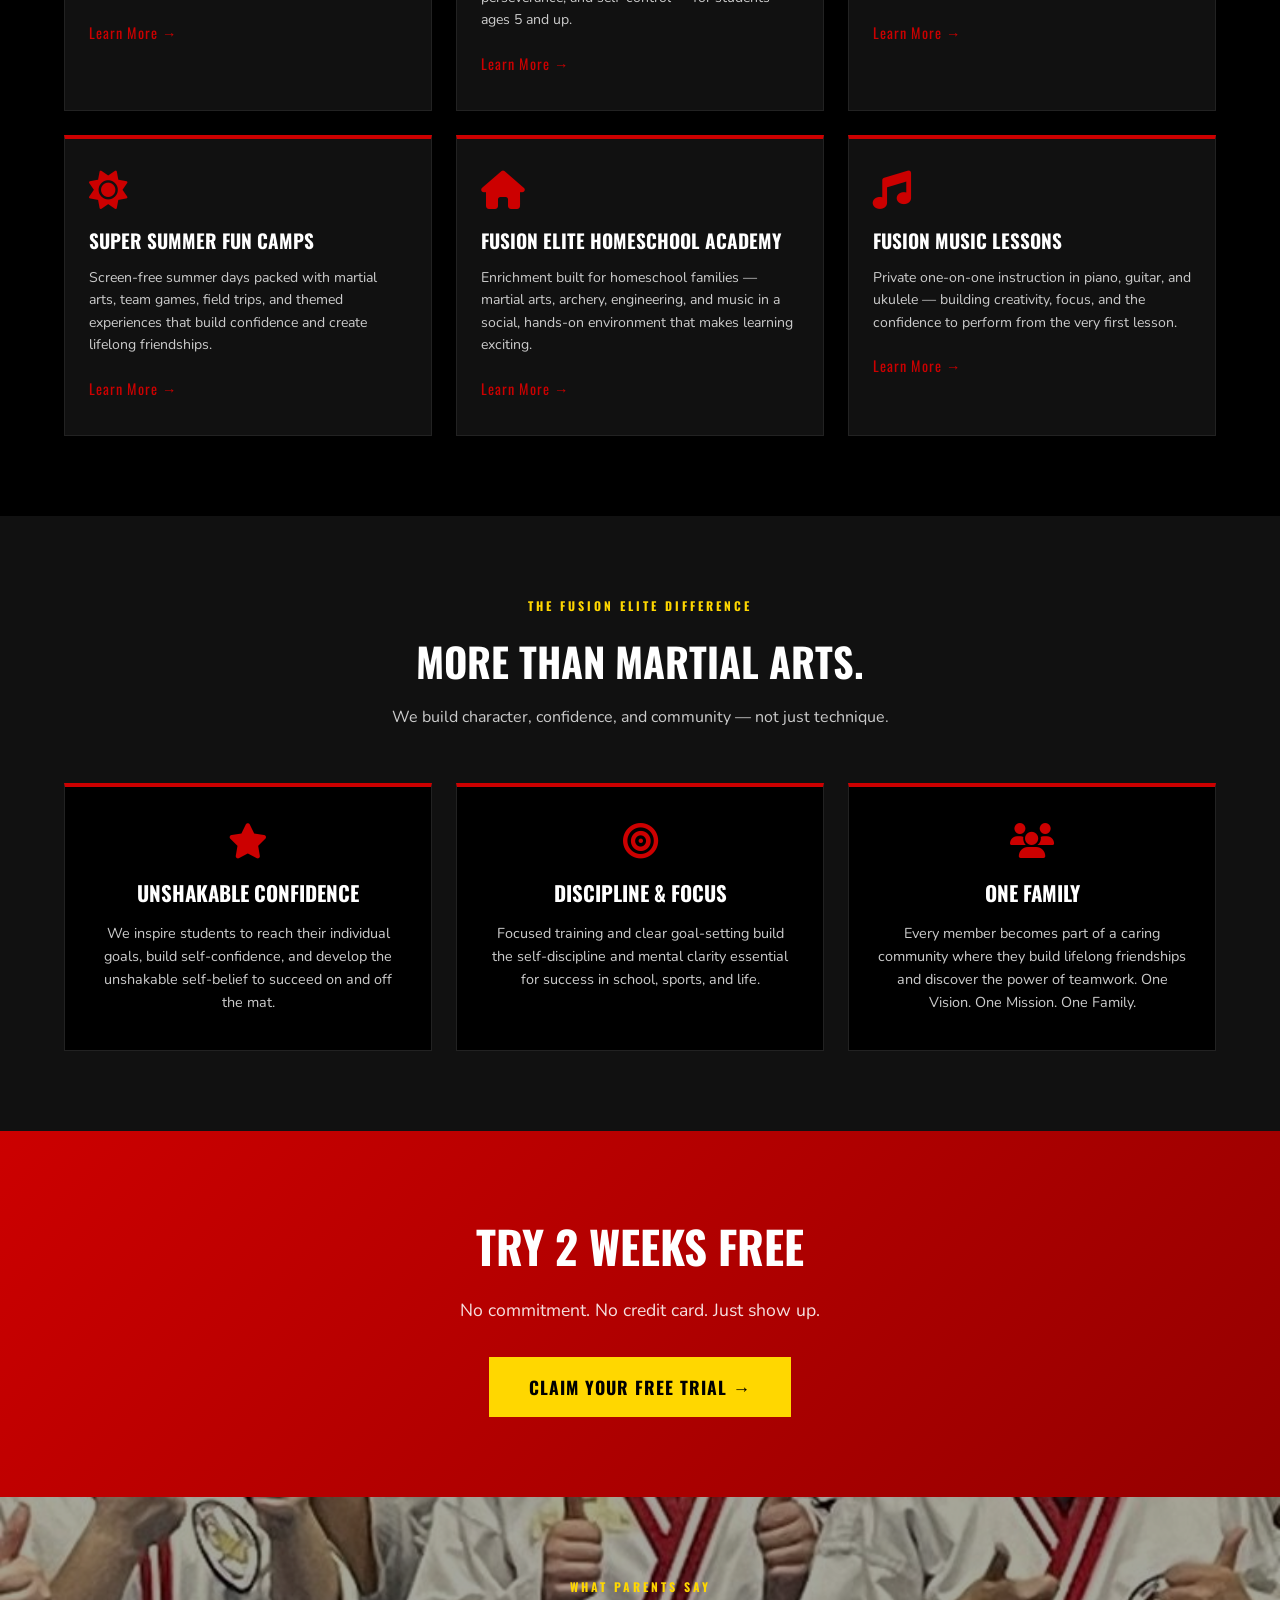
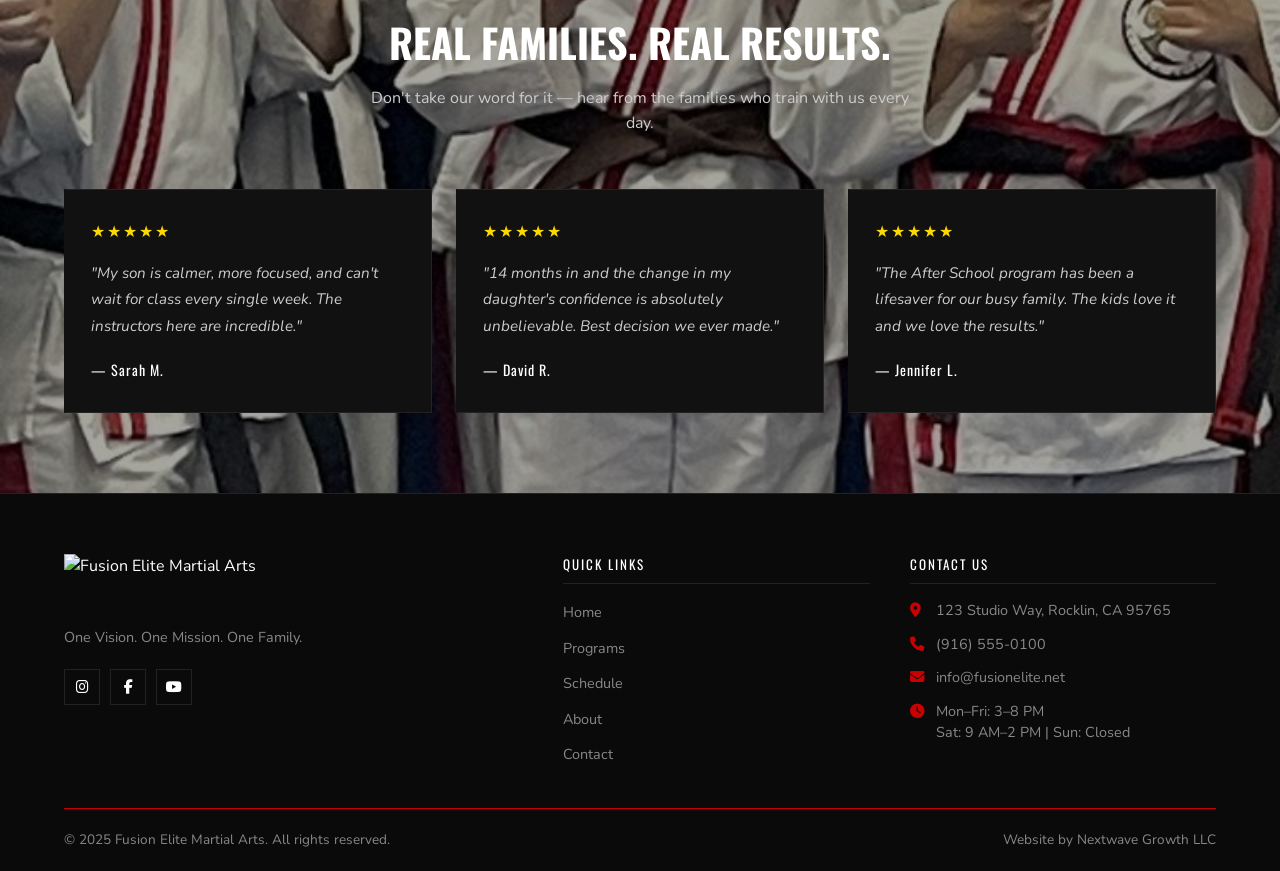
==== commit 0d540289: "Fix chatbot: update to valid Claude model (haiku-4-5)" ====
--- a/index.html
+++ b/index.html
@@ -776,7 +776,7 @@
             'anthropic-dangerous-client-side-api-key-exposure': 'true'
           },
           body: JSON.stringify({
-            model: 'claude-sonnet-4-20250514',
+            model: 'claude-haiku-4-5-20251001',
             max_tokens: 1024,
             system: SYSTEM_PROMPT,
             messages: chatHistory
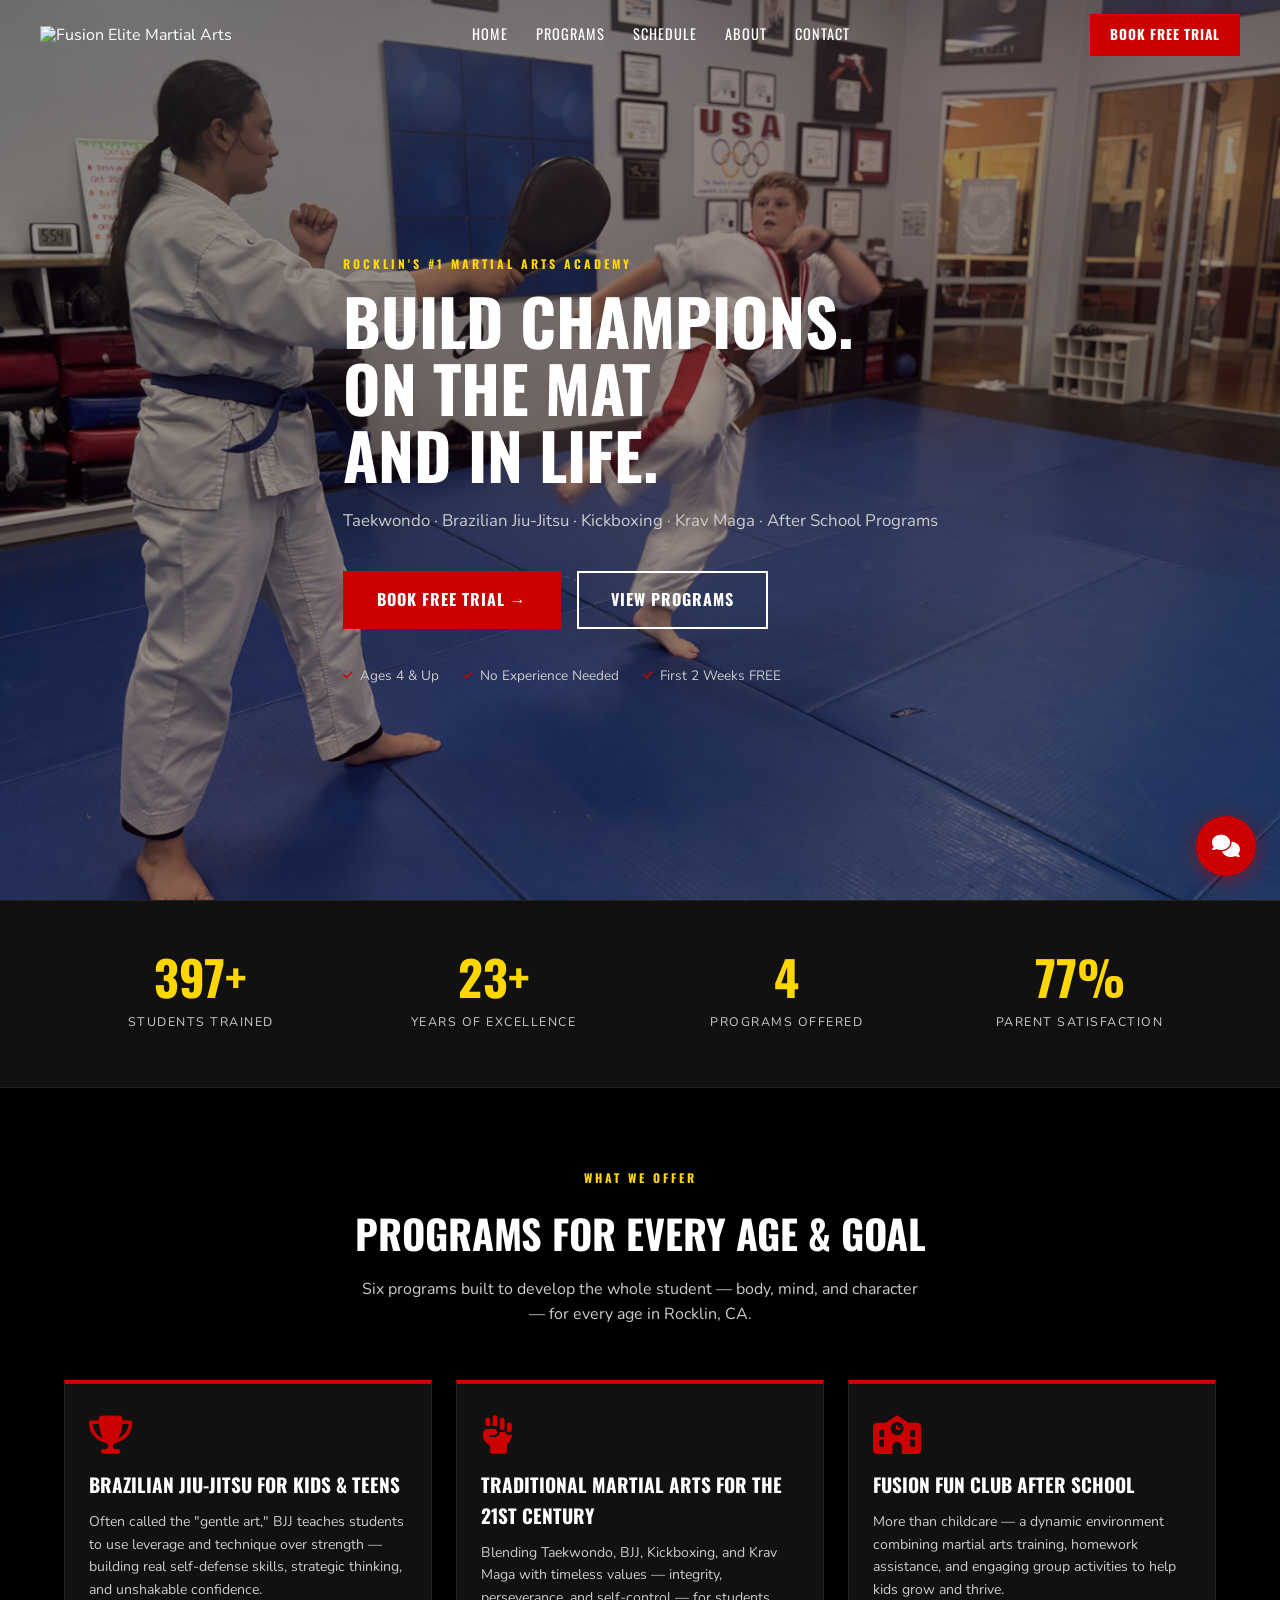
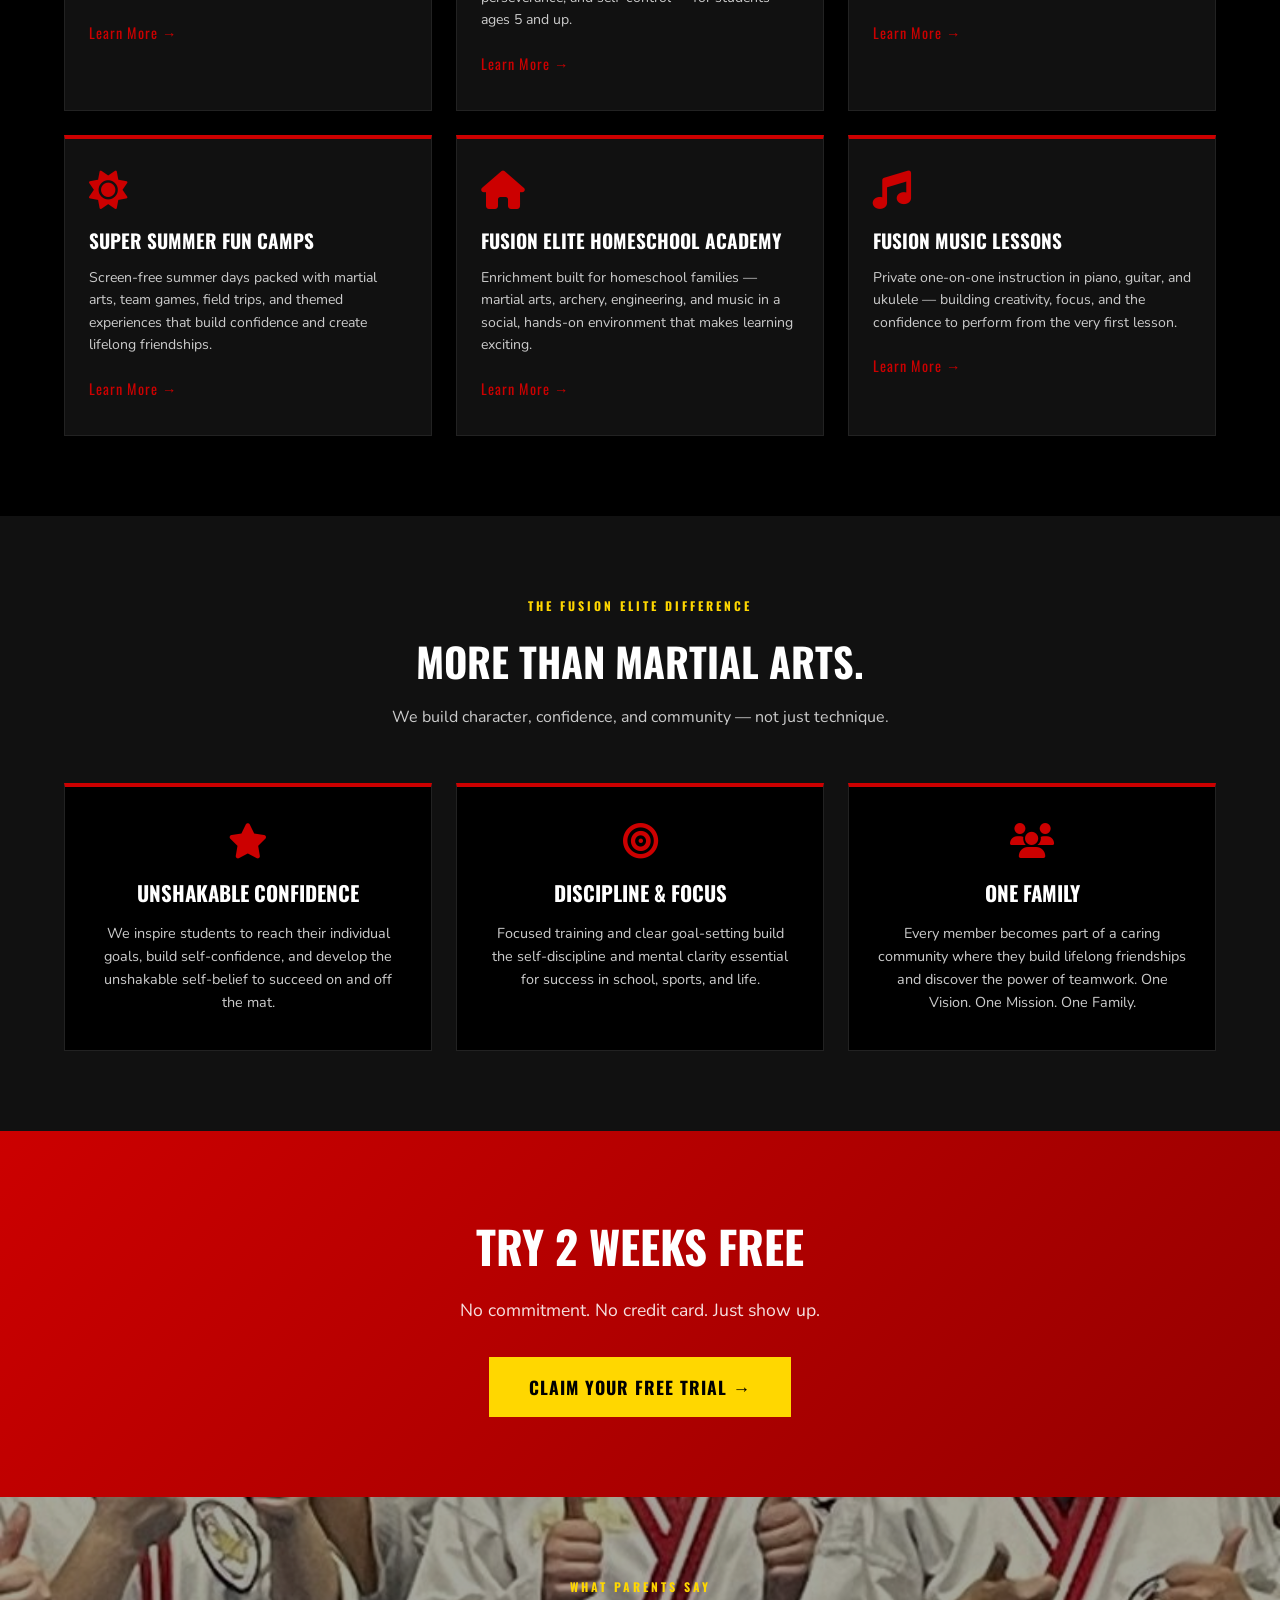
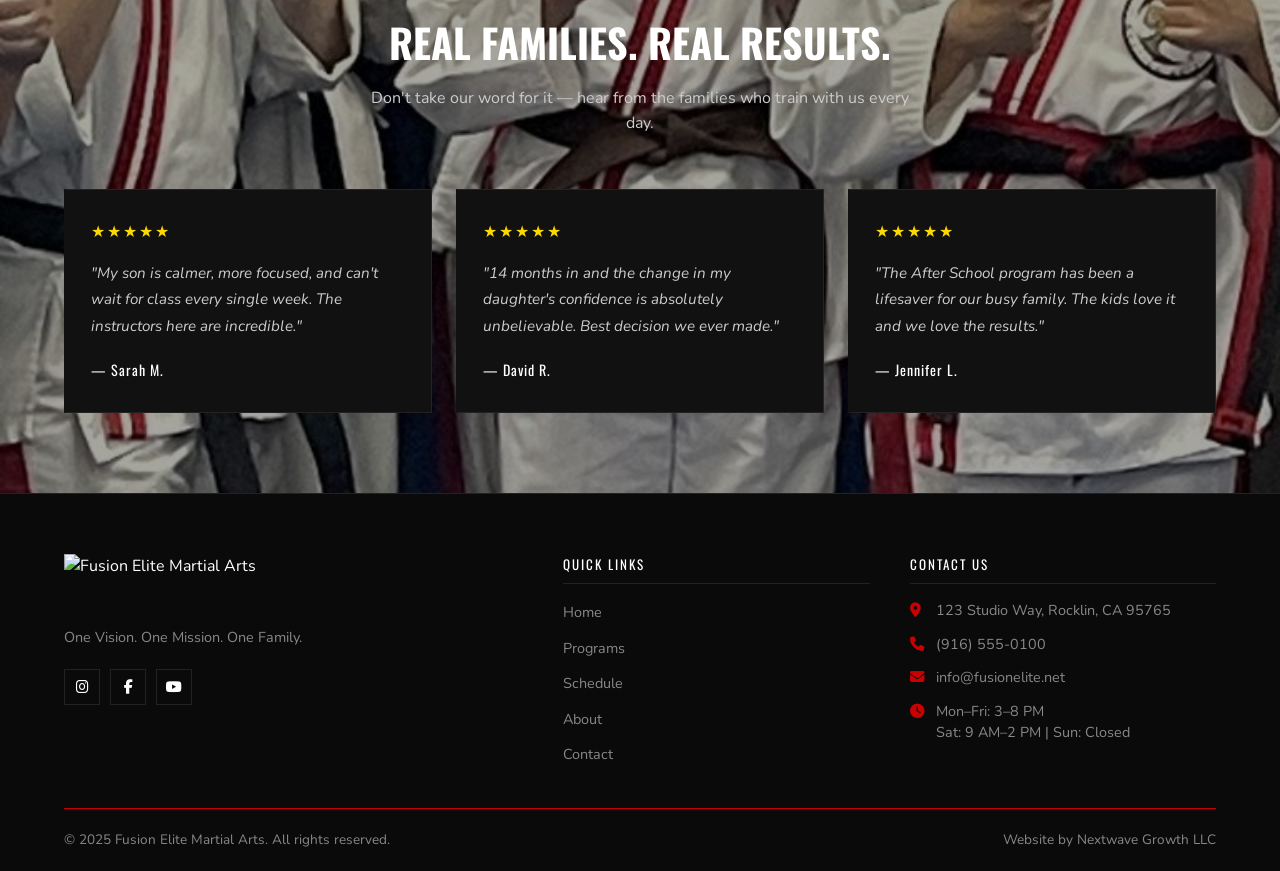
==== commit 1dfdcf18: "Chatbot: respond with bullet points, concise answers" ====
--- a/index.html
+++ b/index.html
@@ -729,7 +729,7 @@
 
     // ===== CHATBOT =====
     const API_KEY = 'REDACTED';
-    const SYSTEM_PROMPT = 'You are the Fusion Elite Martial Arts assistant in Rocklin, CA. You help parents and students learn about programs (BJJ, Traditional Martial Arts, After School, Summer Camps, Homeschool Academy, Music Lessons), pricing, scheduling, and booking free trials. Keep answers short, friendly, and always encourage booking a free trial at the end. If you don\'t know something specific, direct them to call (916) 555-0100 or email info@fusionelite.net.';
+    const SYSTEM_PROMPT = 'You are the Fusion Elite Martial Arts assistant in Rocklin, CA. You help parents and students learn about programs (BJJ, Traditional Martial Arts, After School, Summer Camps, Homeschool Academy, Music Lessons), pricing, scheduling, and booking free trials. Keep answers short, friendly, and always encourage booking a free trial at the end. If you don\ Always reply using short bullet points (• or -). Keep each bullet to one line. Max 5 bullets per response. Never write long paragraphs.'t know something specific, direct them to call (916) 555-0100 or email info@fusionelite.net.';
     let chatHistory = [];
     let chatIsOpen = false;
     const $toggle = document.getElementById('chatToggle');
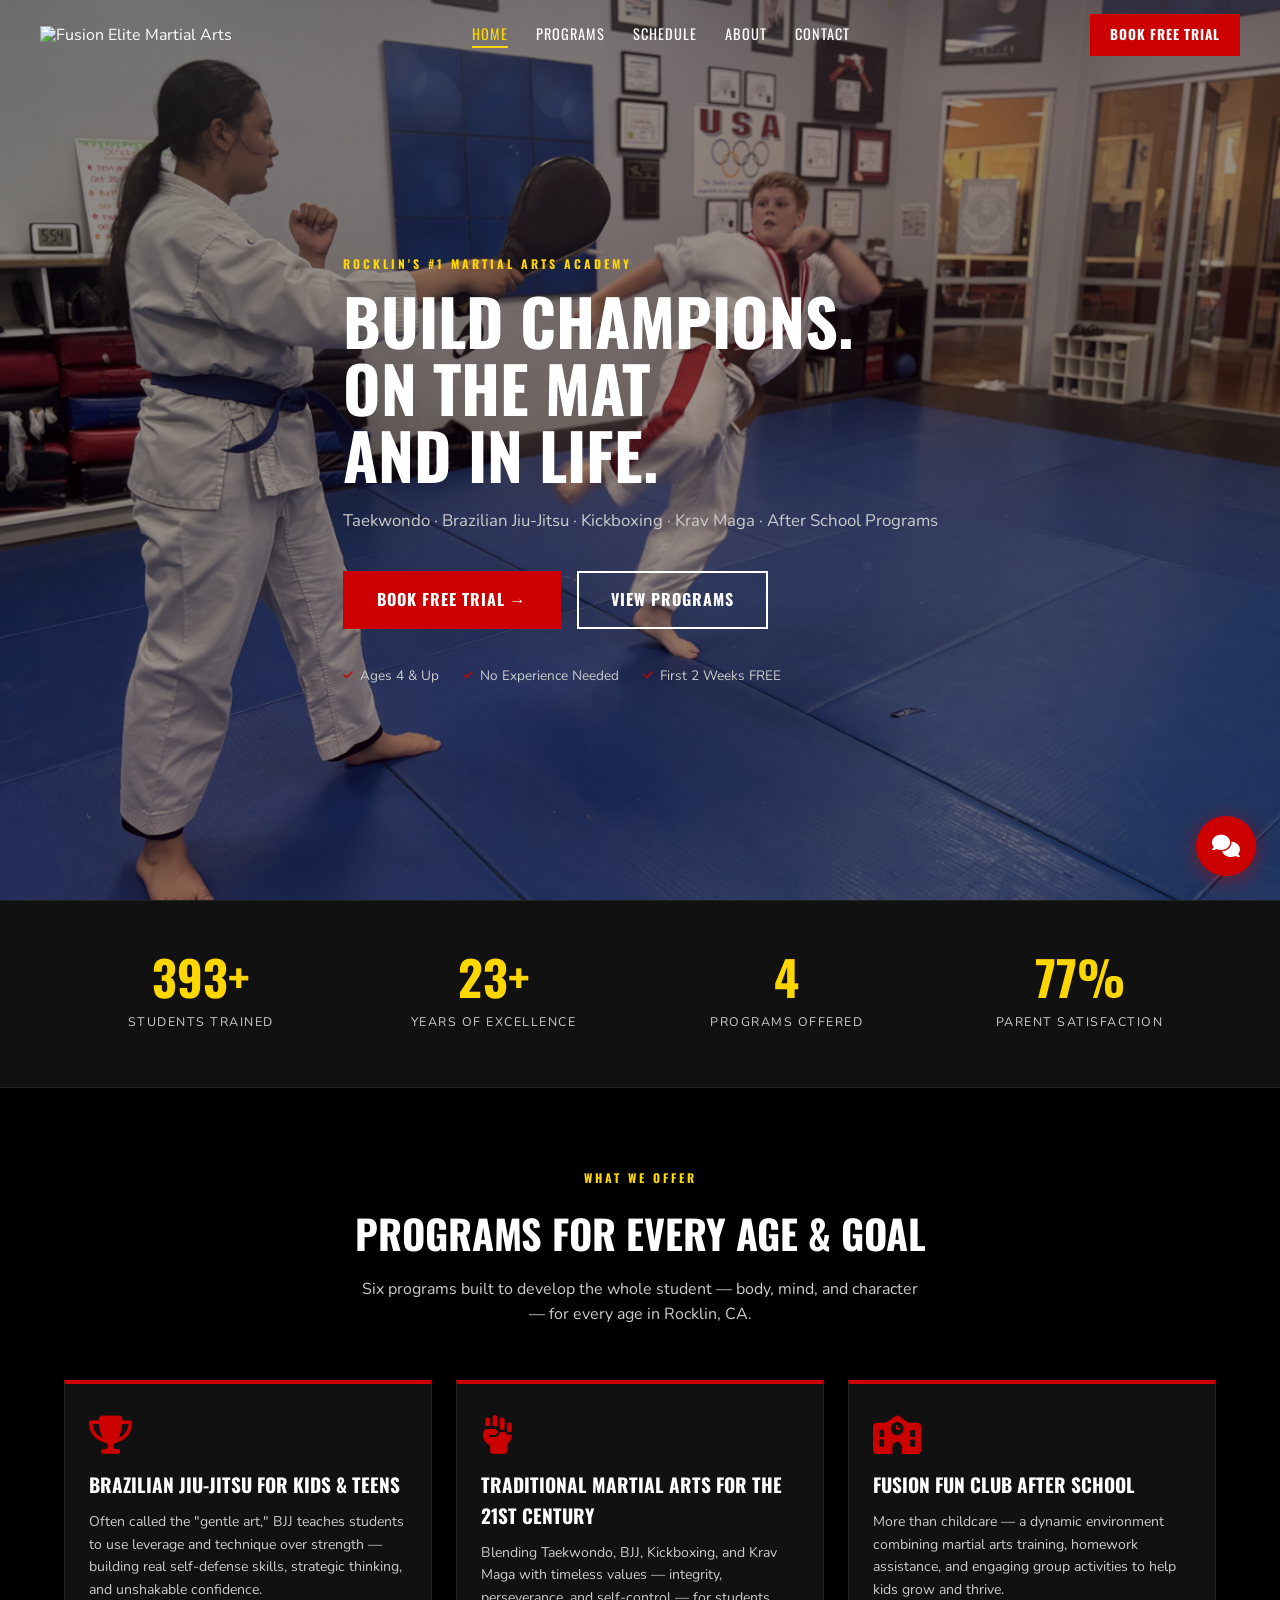
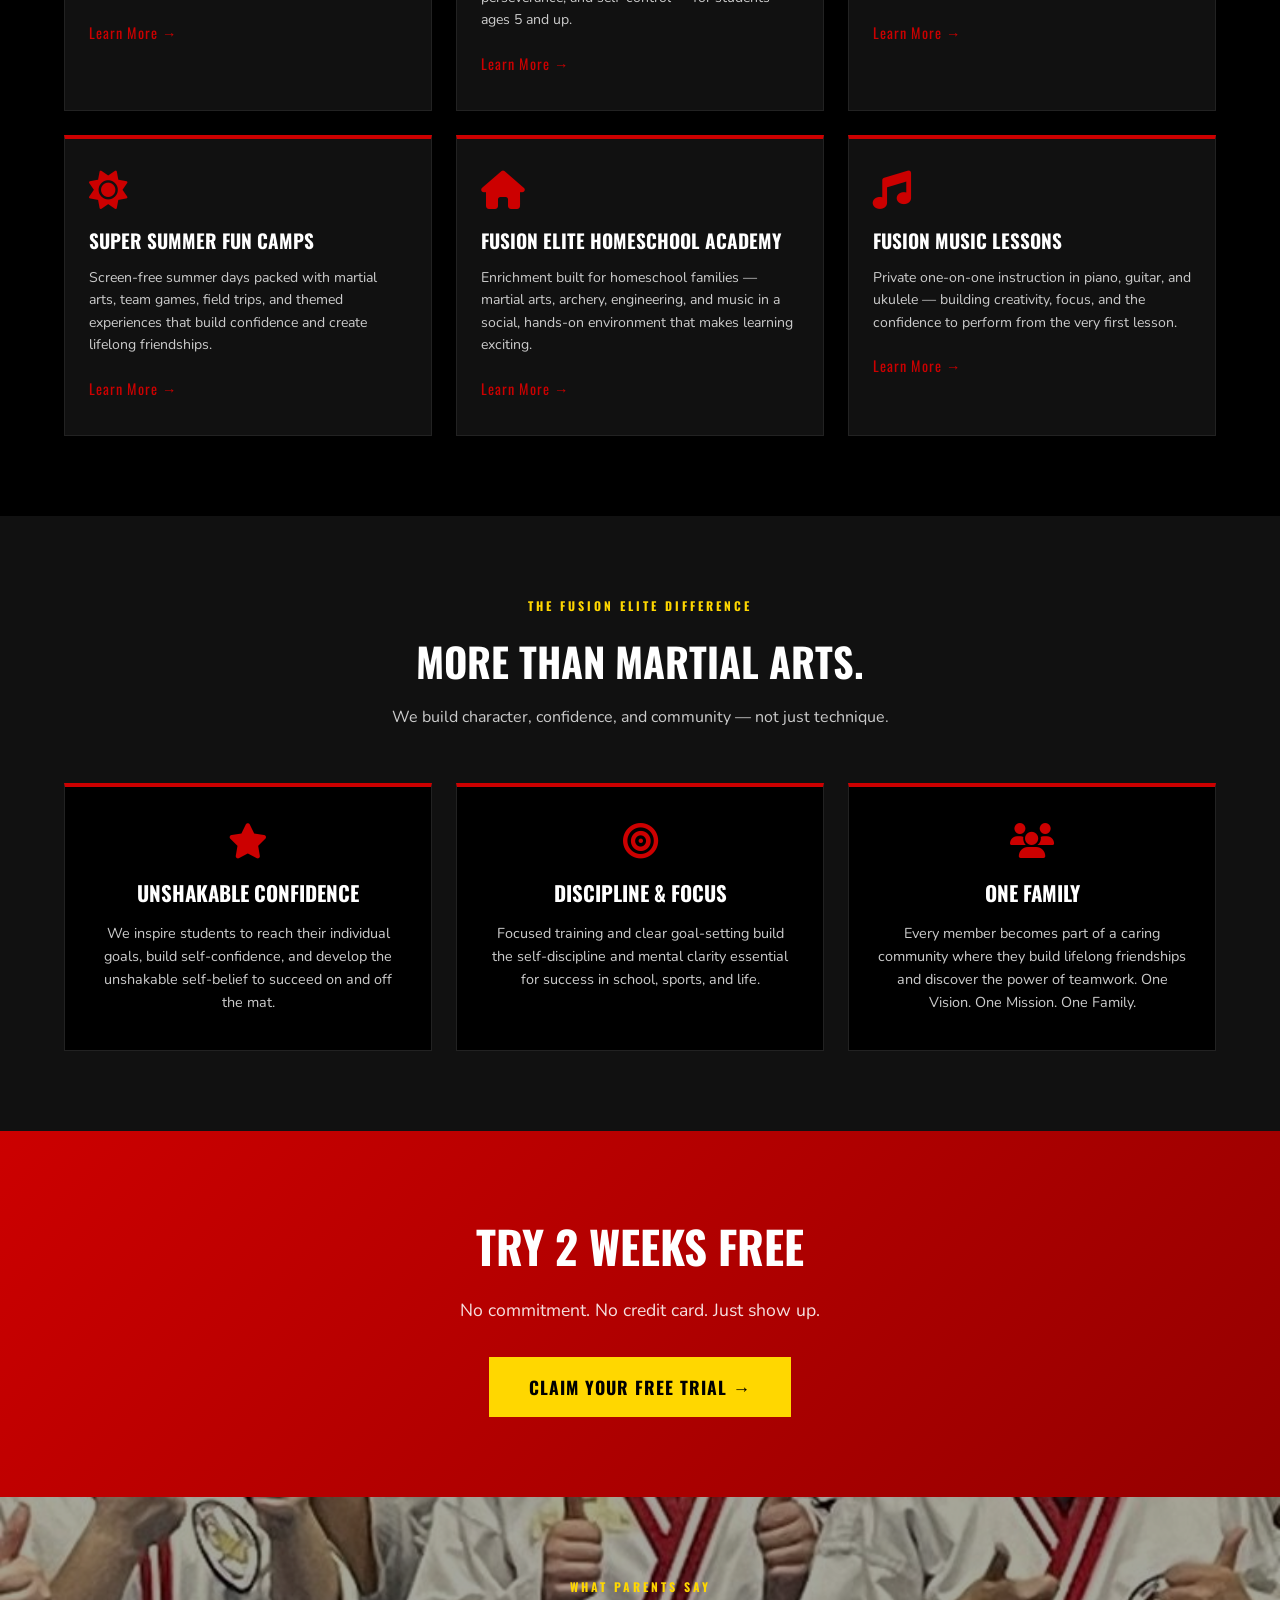
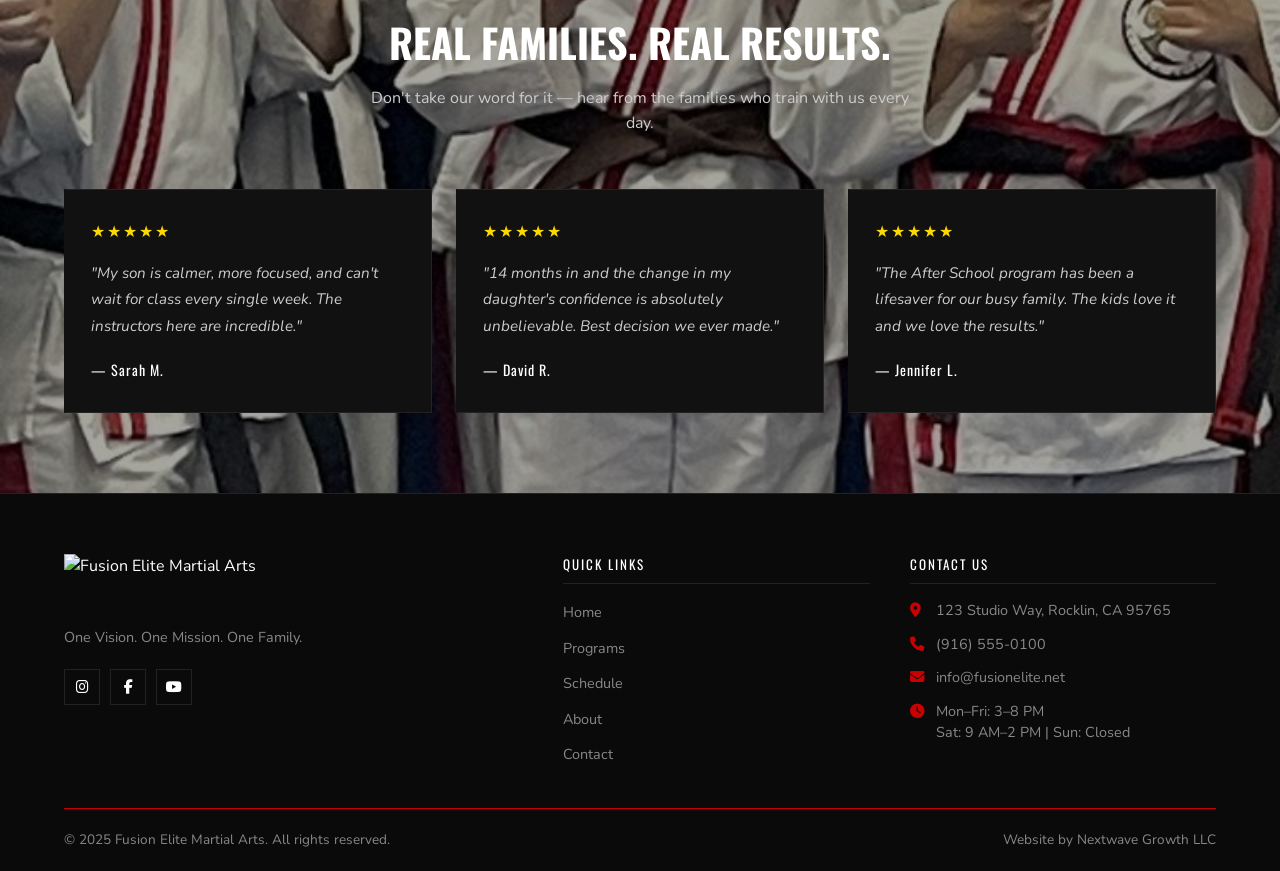
==== commit a9c93306: "Revert "Chatbot: respond with bullet points, concise answers" This reverts commit 1dfdcf18f697699e63" ====
--- a/index.html
+++ b/index.html
@@ -729,7 +729,7 @@
 
     // ===== CHATBOT =====
     const API_KEY = 'REDACTED';
-    const SYSTEM_PROMPT = 'You are the Fusion Elite Martial Arts assistant in Rocklin, CA. You help parents and students learn about programs (BJJ, Traditional Martial Arts, After School, Summer Camps, Homeschool Academy, Music Lessons), pricing, scheduling, and booking free trials. Keep answers short, friendly, and always encourage booking a free trial at the end. If you don\ Always reply using short bullet points (• or -). Keep each bullet to one line. Max 5 bullets per response. Never write long paragraphs.'t know something specific, direct them to call (916) 555-0100 or email info@fusionelite.net.';
+    const SYSTEM_PROMPT = 'You are the Fusion Elite Martial Arts assistant in Rocklin, CA. You help parents and students learn about programs (BJJ, Traditional Martial Arts, After School, Summer Camps, Homeschool Academy, Music Lessons), pricing, scheduling, and booking free trials. Keep answers short, friendly, and always encourage booking a free trial at the end. If you don\'t know something specific, direct them to call (916) 555-0100 or email info@fusionelite.net.';
     let chatHistory = [];
     let chatIsOpen = false;
     const $toggle = document.getElementById('chatToggle');
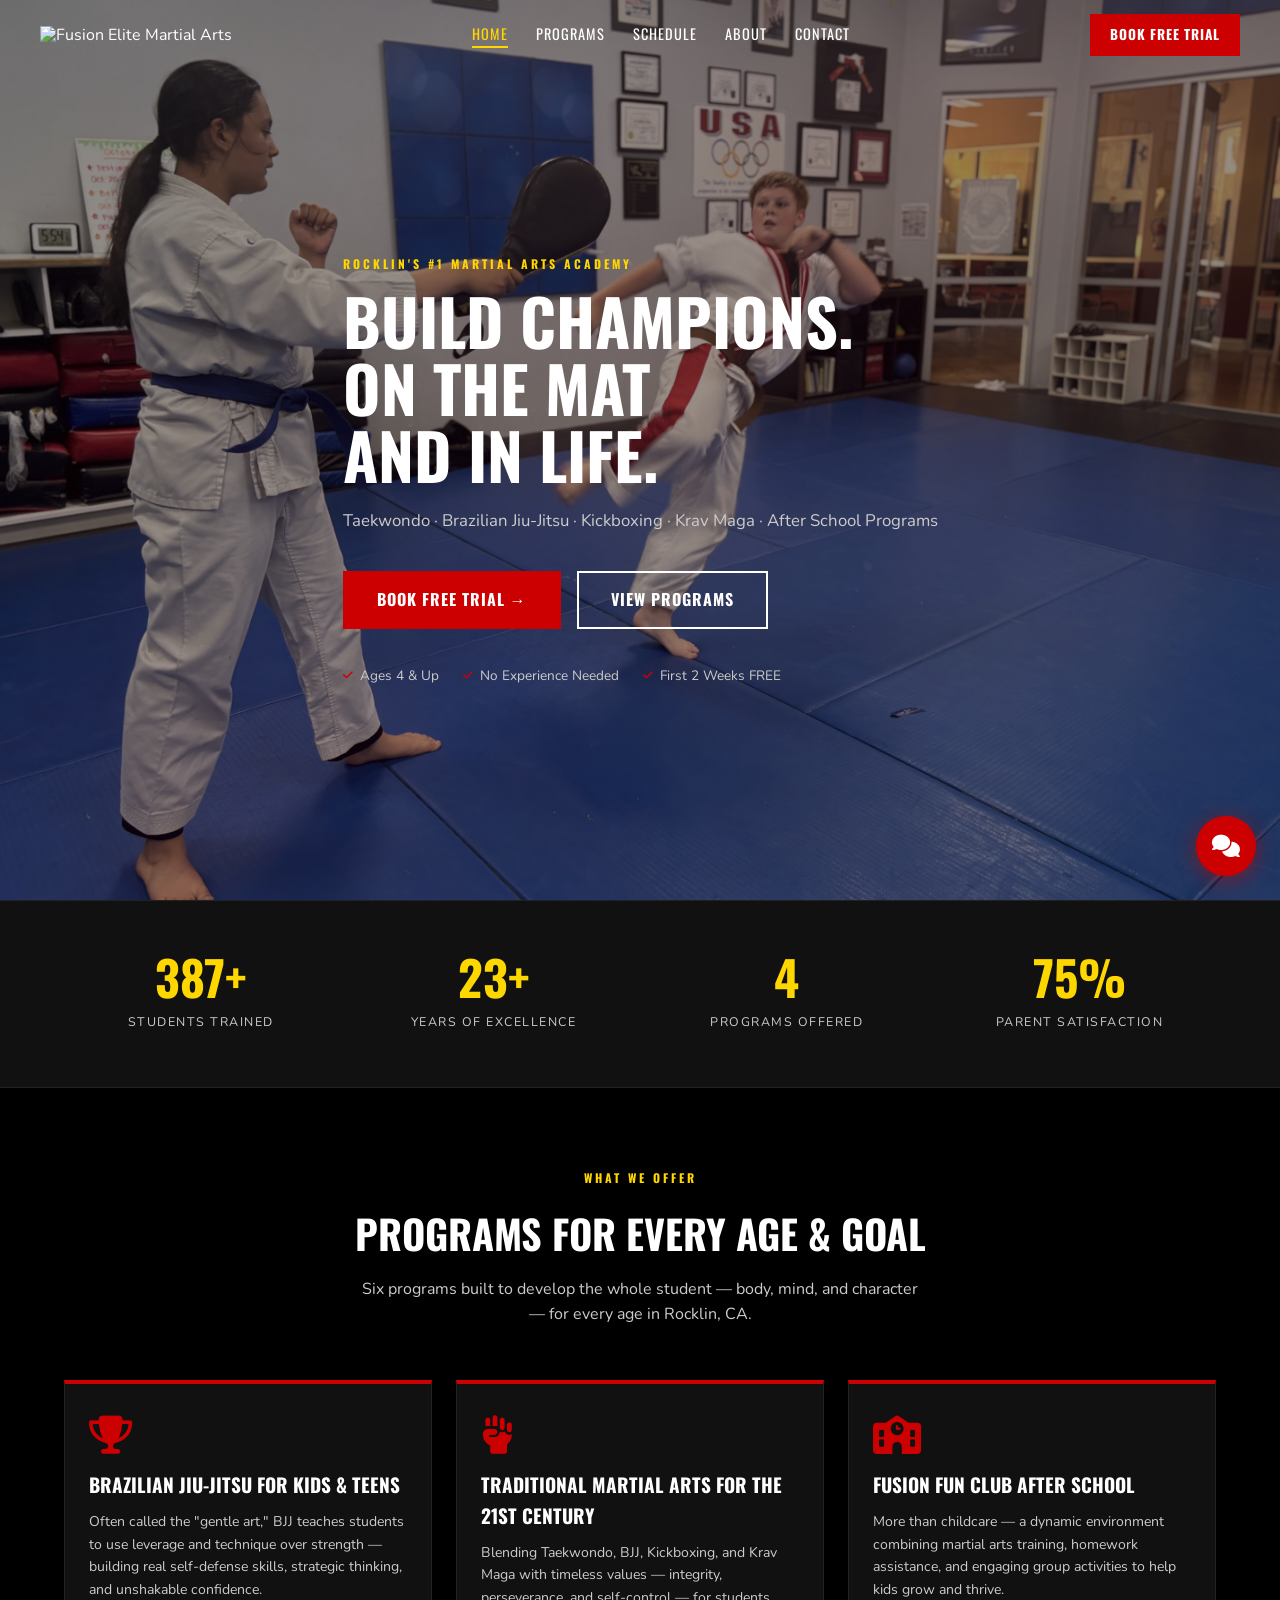
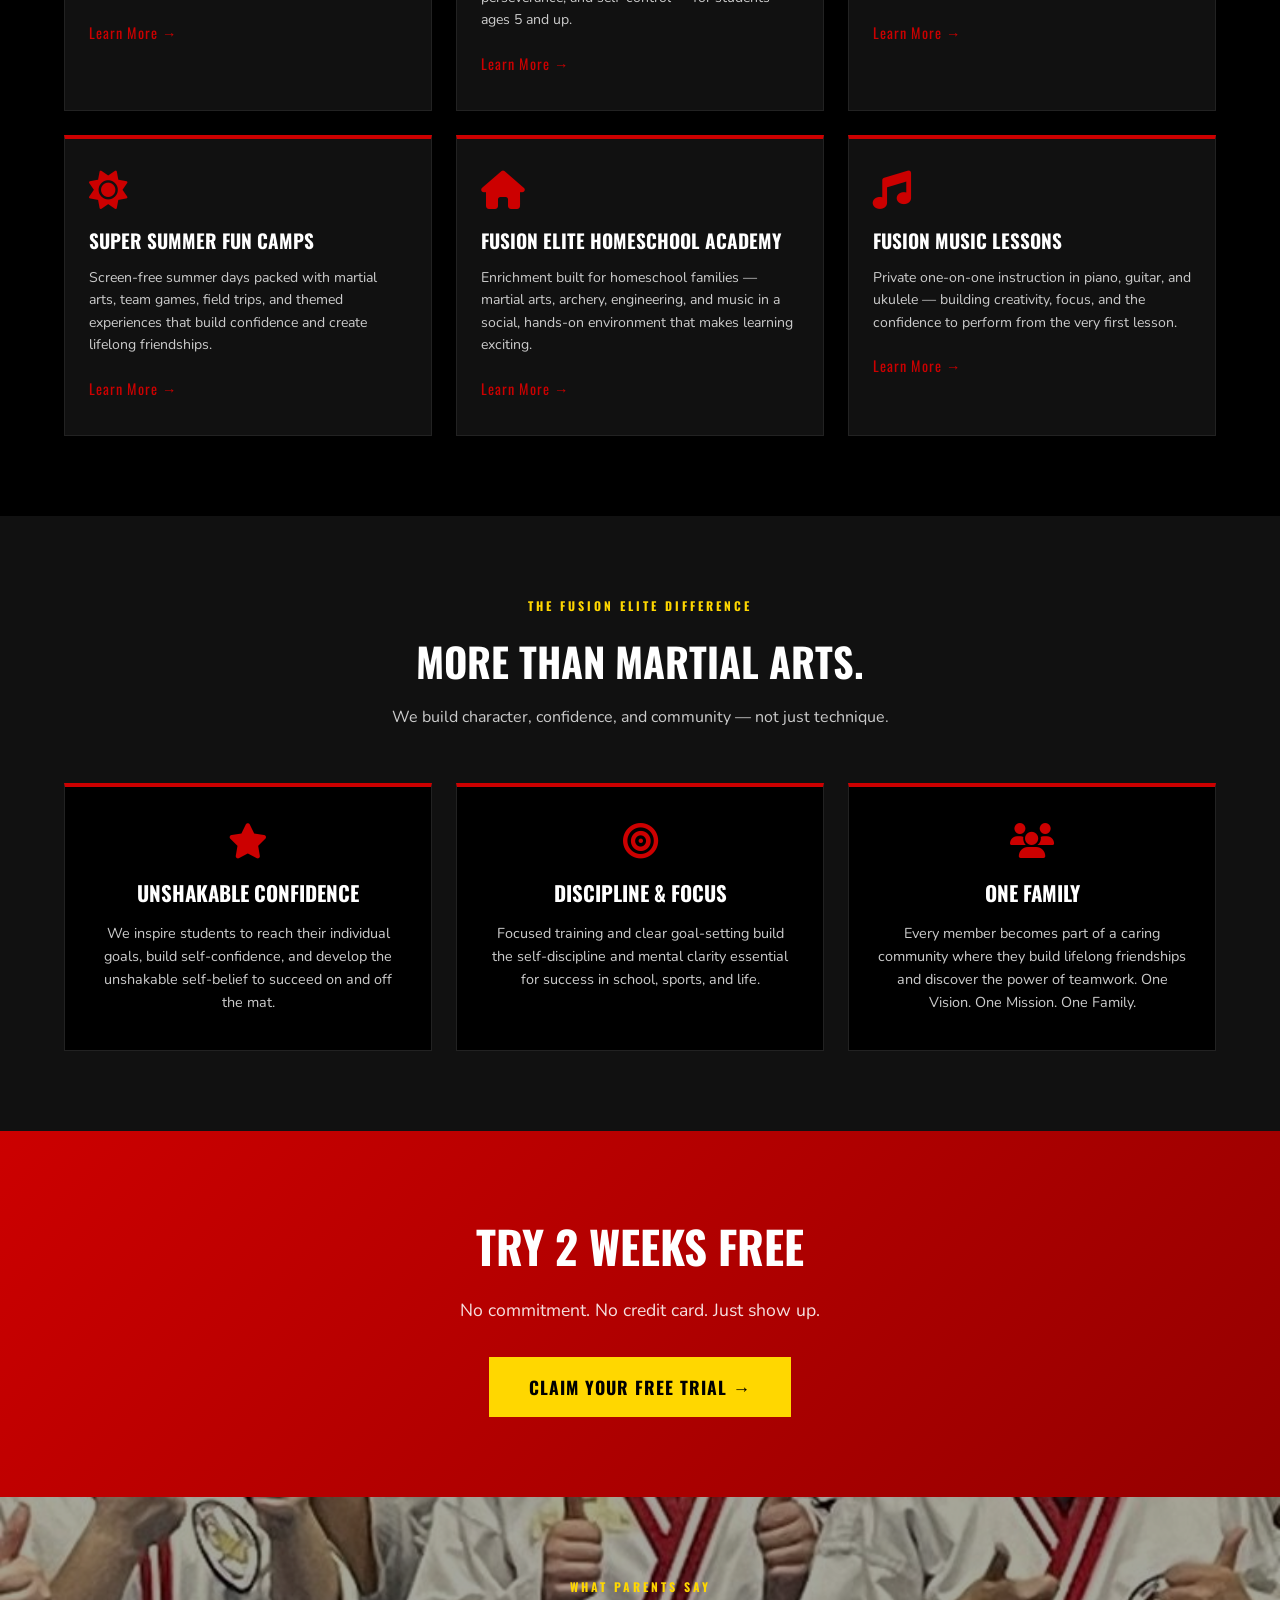
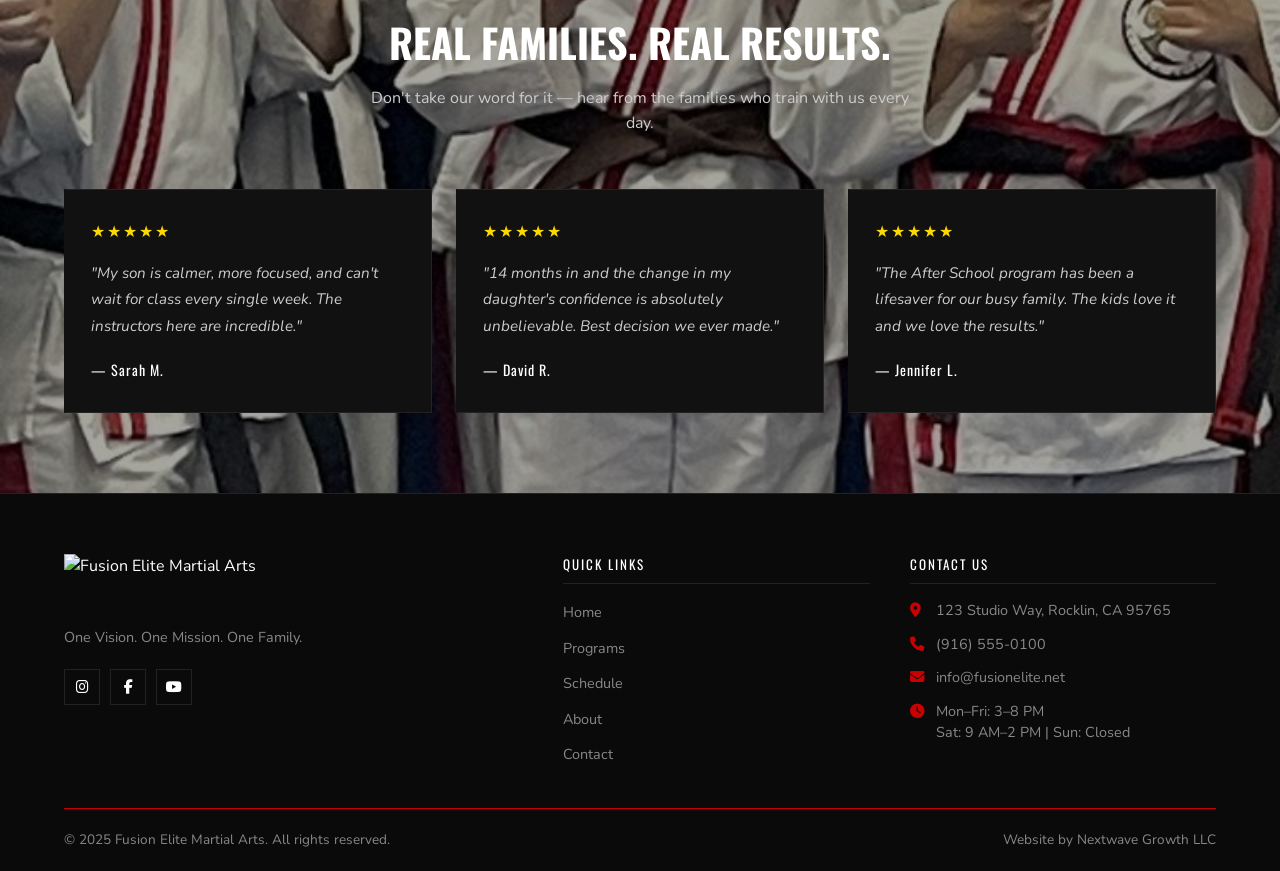
==== commit 3dc56931: "Fix bullet points: pre-line CSS + clean proxy" ====
--- a/index.html
+++ b/index.html
@@ -266,7 +266,7 @@
     #chatMessages::-webkit-scrollbar{width:4px;}
     #chatMessages::-webkit-scrollbar-track{background:#0a0a0a;}
     #chatMessages::-webkit-scrollbar-thumb{background:#333;border-radius:2px;}
-    .chat-msg{max-width:85%;padding:10px 14px;font-size:0.88rem;line-height:1.55;word-break:break-word;}
+    .chat-msg {max-width:85%;padding:10px 14px;font-size:0.88rem;line-height:1.55;word-break:break-word; white-space: pre-line;}
     .chat-msg.user{background:var(--red);color:var(--white);align-self:flex-end;}
     .chat-msg.bot{background:#1a1a1a;color:var(--muted);align-self:flex-start;border-left:2px solid var(--red);}
     .chat-typing{align-self:flex-start;background:#1a1a1a;border-left:2px solid var(--red);padding:12px 14px;display:flex;gap:5px;align-items:center;}
